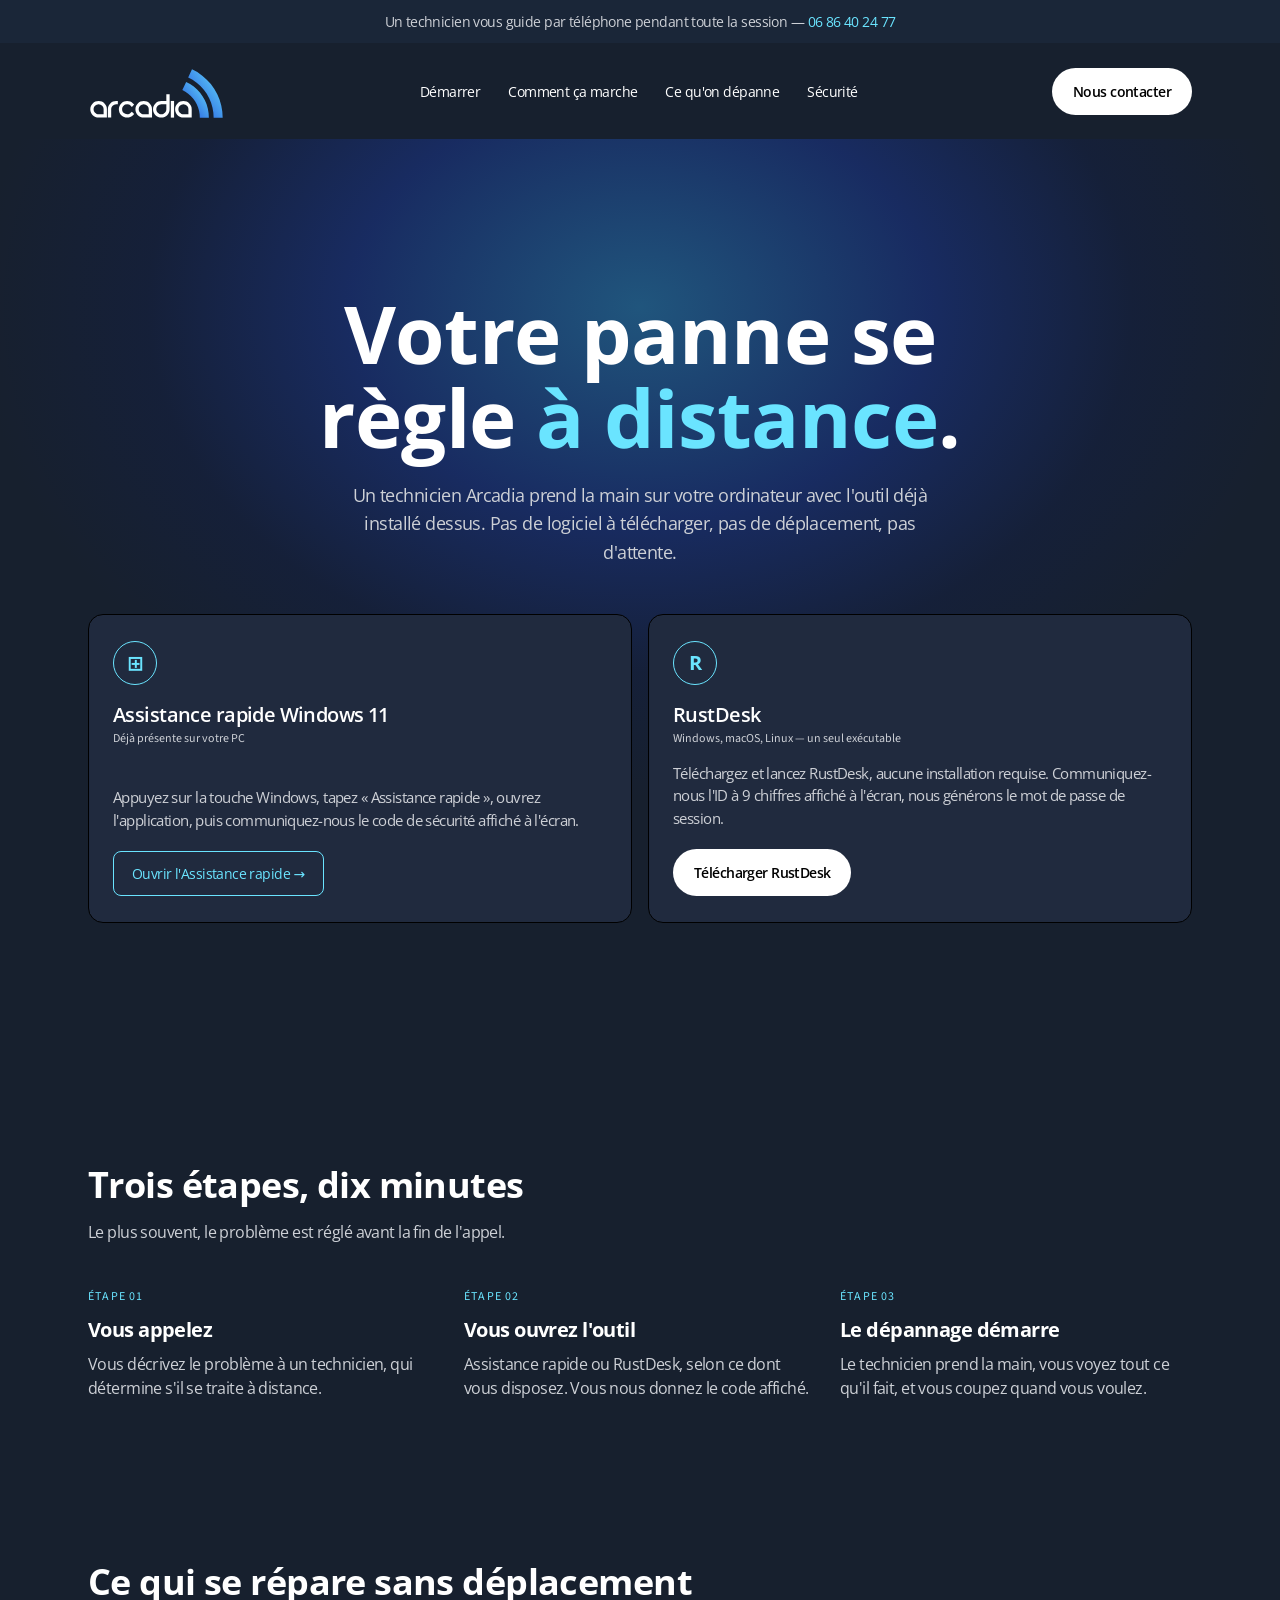
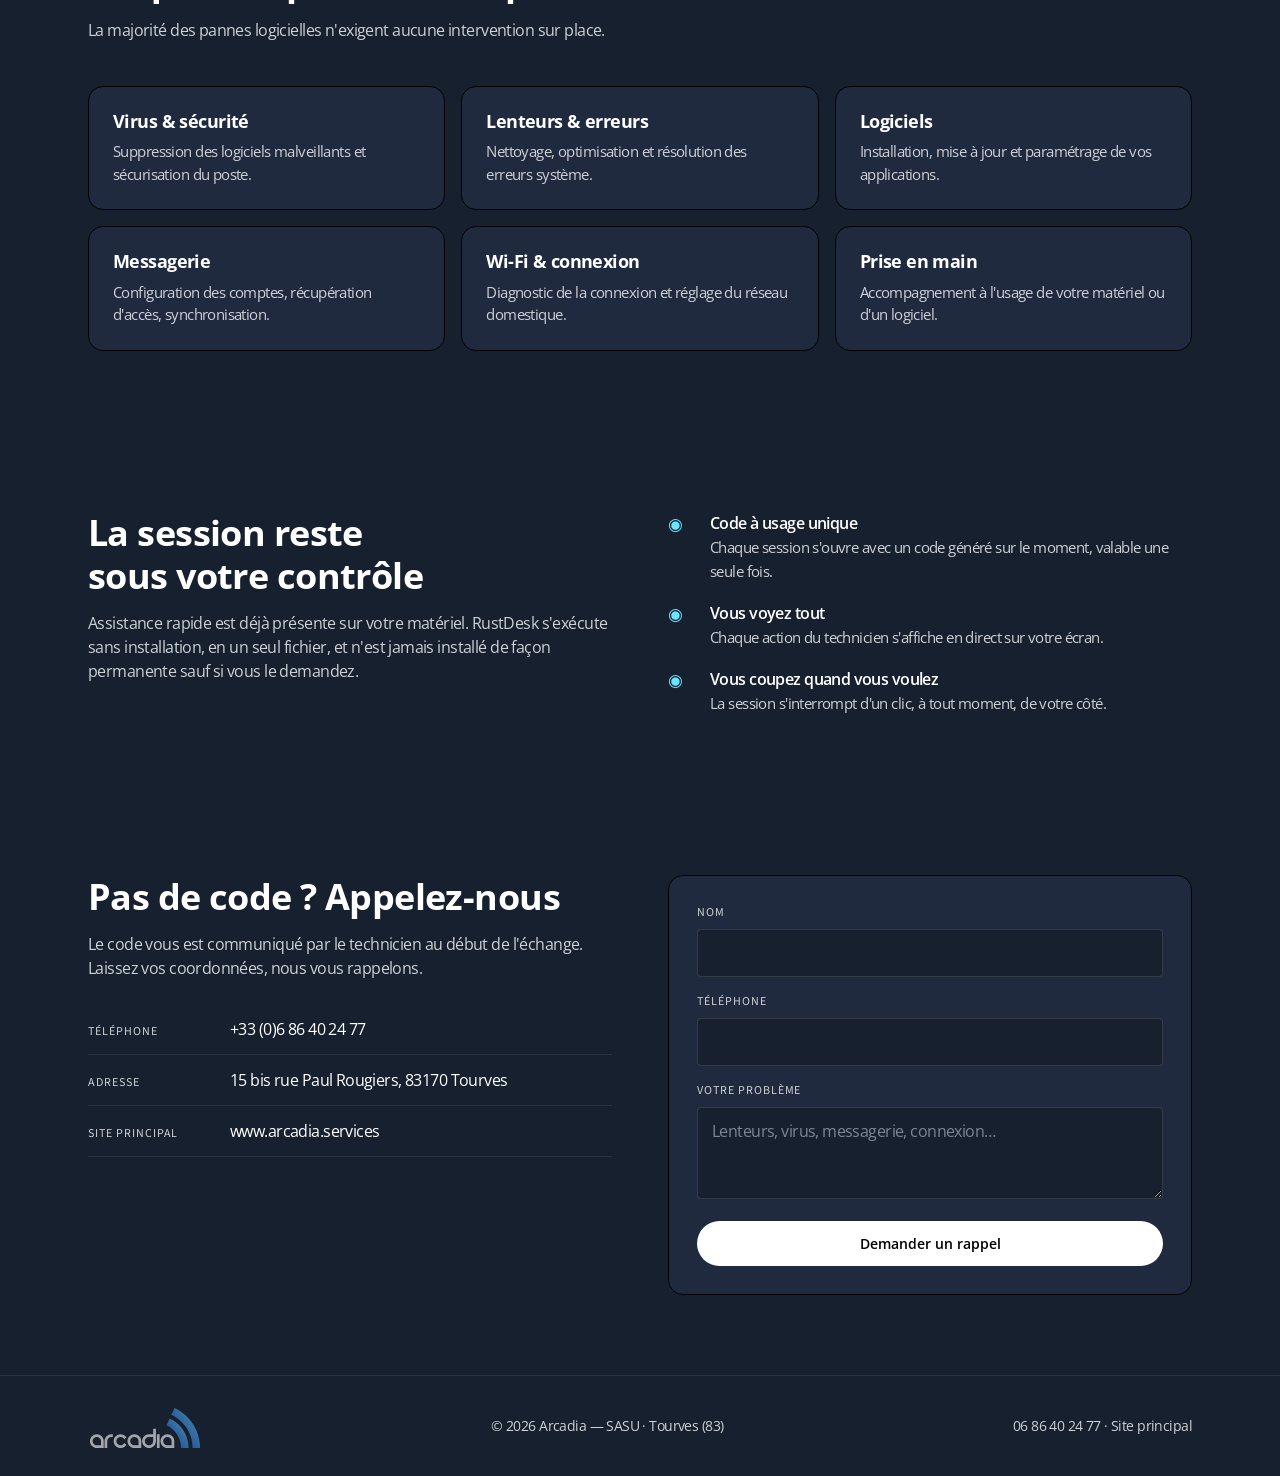
==== index.html @ 317d85dc "Add files via upload" ====
<!DOCTYPE html>
<html lang="fr">
<head>
<meta charset="UTF-8">
<meta name="viewport" content="width=device-width, initial-scale=1.0">
<title>Arcadia Info — Assistance à distance</title>
<meta name="description" content="Assistance informatique à distance Arcadia, via l'Assistance rapide de Windows 11 ou RustDesk.">
<link rel="icon" href="favicon.ico" sizes="any">
<link rel="preconnect" href="https://fonts.googleapis.com">
<link rel="preconnect" href="https://fonts.gstatic.com" crossorigin>
<link rel="stylesheet" href="https://fonts.googleapis.com/css2?family=Open+Sans:wght@400;600;700&family=Source+Sans+3:wght@400;600&display=swap">
<style>
:root{
  --abyss:#17202e;
  --tide:#202a3e;
  --cyan:#6ae4ff;
  --white:#ffffff;
  --fog:#cdd0d6;
  --hairline:#000000;
  --royal:#1b46d8;

  --font:"Open Sans",ui-sans-serif,system-ui,-apple-system,"Segoe UI",Roboto,sans-serif;
  --data:"Source Sans 3","Open Sans",system-ui,sans-serif;

  --max:1200px;
  --gutter:clamp(20px,4.5vw,48px);
  --gap-section:clamp(56px,8vw,80px);

  --r-card:15px;
  --r-link:8px;
  --r-pill:80px;
  --r-input:4px;
  --r-panel:24px;
}
*{box-sizing:border-box;margin:0;padding:0;}
html{scroll-behavior:smooth;}
body{
  background:var(--abyss);color:var(--white);
  font-family:var(--font);font-size:16px;line-height:1.5;letter-spacing:-.036em;
  -webkit-font-smoothing:antialiased;
}
img{max-width:100%;display:block;}
a{color:inherit;text-decoration:none;}
.wrap{max-width:var(--max);margin:0 auto;padding-inline:var(--gutter);}
h1,h2,h3,h4{font-weight:700;line-height:1.2;text-wrap:balance;}
.t-display{font-size:clamp(40px,6.6vw,80px);line-height:1.05;}
.t-head{font-size:clamp(26px,3.6vw,36px);}
.t-sub{font-size:22px;line-height:1.36;}
.muted{color:var(--fog);font-weight:400;}
.cyan{color:var(--cyan);}

.btn{display:inline-block;font-family:inherit;font-size:14px;font-weight:600;
  padding:12px 20px;border-radius:var(--r-pill);border:1px solid transparent;cursor:pointer;
  transition:background .18s,color .18s;}
.btn-solid{background:var(--white);color:#000;}
.btn-solid:hover{background:#dfe6ef;}
.ghost{display:inline-block;font-size:14px;font-weight:400;color:var(--cyan);
  border:1px solid var(--cyan);border-radius:var(--r-link);padding:11px 18px;transition:background .18s;}
.ghost:hover{background:rgba(106,228,255,.09);}

/* Barre supérieure */
.topbar{background:#1a2638;}
.topbar .wrap{padding-block:11px;text-align:center;}
.topbar p{font-size:14px;color:var(--fog);font-weight:400;}
.topbar a{color:var(--cyan);}
.topbar a:hover{text-decoration:underline;}

/* Navigation */
.nav .wrap{display:flex;align-items:center;justify-content:space-between;gap:20px;height:96px;}
/* Le mot occupe 40% de la hauteur du SVG : 58px de bloc ≈ 23px de lettres. */
.nav .logo{height:58px;width:auto;}
.nav .logo:hover{opacity:.85;transition:opacity .18s;}
.nav .links{display:flex;gap:28px;}
.nav .links a{font-size:14px;font-weight:400;}
.nav .links a:hover{color:var(--cyan);}
@media(max-width:900px){.nav .links{display:none;}}

/* Hero */
.hero{position:relative;overflow:hidden;}
.hero::before{
  content:"";position:absolute;left:50%;top:-420px;transform:translateX(-50%);
  width:1700px;height:1400px;max-width:230vw;pointer-events:none;
  background:radial-gradient(ellipse 50% 45% at 50% 42%, rgba(41,138,203,.5) 0%, rgba(27,70,216,.3) 34%, rgba(10,31,122,.14) 58%, rgba(23,32,46,0) 78%);
}
.hero .wrap{position:relative;padding-block:clamp(40px,6vw,72px) var(--gap-section);text-align:center;}
.hero h1{max-width:16ch;margin-inline:auto;}
.hero .lede{font-size:18px;line-height:1.57;color:var(--fog);font-weight:400;max-width:58ch;margin:22px auto 0;}

/* Choix de l'outil */
.tools{display:grid;grid-template-columns:1fr 1fr;gap:16px;margin-top:clamp(34px,4.5vw,48px);text-align:left;}
.tool{background:var(--tide);border:1px solid var(--hairline);border-radius:var(--r-card);padding:26px 24px;display:flex;flex-direction:column;}
.tool .mark{width:44px;height:44px;border-radius:50%;border:1px solid var(--cyan);color:var(--cyan);
  display:grid;place-items:center;font-size:20px;font-weight:700;margin-bottom:18px;}
.tool h3{font-size:20px;font-weight:600;}
.tool .cat{font-family:var(--data);font-size:12px;letter-spacing:0;color:var(--fog);margin-top:3px;}
.tool p{color:var(--fog);font-weight:400;font-size:15px;margin-top:14px;flex:1;}
.tool .act{margin-top:20px;}
@media(max-width:820px){.tools{grid-template-columns:1fr;}}

section{padding-block:var(--gap-section);}
.head{max-width:640px;margin-bottom:clamp(30px,4vw,44px);}
.head p{color:var(--fog);font-weight:400;margin-top:14px;}

/* Étapes */
.steps{display:grid;grid-template-columns:repeat(3,1fr);gap:24px;}
.step .n{font-family:var(--data);font-size:12px;letter-spacing:.1em;text-transform:uppercase;color:var(--cyan);}
.step h3{font-size:20px;font-weight:700;margin-block:12px 10px;}
.step p{color:var(--fog);font-weight:400;}
@media(max-width:860px){.steps{grid-template-columns:1fr;}}

/* Ce qu'on dépanne */
.tiles{display:grid;grid-template-columns:repeat(3,1fr);gap:16px;}
.tile{background:var(--tide);border:1px solid var(--hairline);border-radius:var(--r-card);padding:24px;}
.tile h3{font-size:18px;font-weight:700;}
.tile p{color:var(--fog);font-weight:400;font-size:15px;margin-top:8px;}
@media(max-width:900px){.tiles{grid-template-columns:1fr 1fr;}}
@media(max-width:620px){.tiles{grid-template-columns:1fr;}}

/* Sécurité */
.secu{display:grid;grid-template-columns:1fr 1fr;gap:clamp(28px,5vw,56px);align-items:start;}
.secu ul{list-style:none;display:flex;flex-direction:column;gap:18px;}
.secu li{display:grid;grid-template-columns:28px 1fr;gap:14px;}
.secu li .p{color:var(--cyan);font-size:17px;}
.secu li b{display:block;font-weight:600;}
.secu li span{color:var(--fog);font-weight:400;font-size:15px;}
@media(max-width:860px){.secu{grid-template-columns:1fr;}}

/* Contact */
.contact-grid{display:grid;grid-template-columns:1fr 1fr;gap:clamp(28px,5vw,56px);}
.facts{margin-top:24px;}
.fact{display:grid;grid-template-columns:128px 1fr;gap:14px;padding-block:13px;border-bottom:1px solid rgba(255,255,255,.08);align-items:baseline;}
.fact dt{font-family:var(--data);font-size:12px;letter-spacing:.08em;text-transform:uppercase;color:var(--fog);}
.fact dd a:hover{color:var(--cyan);}
form{background:var(--tide);border:1px solid var(--hairline);border-radius:var(--r-card);padding:clamp(20px,3vw,28px);}
.field{margin-bottom:16px;}
.field label{display:block;font-family:var(--data);font-size:12px;letter-spacing:.08em;text-transform:uppercase;color:var(--fog);margin-bottom:7px;}
.field input,.field textarea{width:100%;font-family:var(--font);font-size:16px;letter-spacing:-.036em;color:var(--white);
  background:var(--abyss);border:1px solid rgba(255,255,255,.12);border-radius:var(--r-input);padding:12px 14px;}
.field input::placeholder,.field textarea::placeholder{color:#7b8698;}
.field input:focus,.field textarea:focus{outline:1px solid var(--cyan);border-color:var(--cyan);}
.field textarea{min-height:92px;resize:vertical;}
@media(max-width:900px){.contact-grid{grid-template-columns:1fr;}}

footer{border-top:1px solid rgba(255,255,255,.08);}
footer .wrap{display:flex;align-items:center;justify-content:space-between;gap:18px;flex-wrap:wrap;padding-block:26px;}
footer .logo-pied{height:48px;width:auto;opacity:.6;}
footer span{font-size:14px;color:var(--fog);font-weight:400;}
footer a:hover{color:var(--cyan);}
@media(prefers-reduced-motion:reduce){*{transition:none!important;}}
</style>
</head>
<body>

<div class="topbar">
  <div class="wrap"><p>Un technicien vous guide par téléphone pendant toute la session — <a href="tel:+33686402477">06 86 40 24 77</a></p></div>
</div>

<header class="nav">
  <div class="wrap">
    <a href="#top" aria-label="Arcadia — accueil"><img class="logo" src="logo-arcadia.svg" alt="Arcadia"></a>
    <nav class="links">
      <a href="#demarrer">Démarrer</a>
      <a href="#etapes">Comment ça marche</a>
      <a href="#depannage">Ce qu'on dépanne</a>
      <a href="#securite">Sécurité</a>
    </nav>
    <a class="btn btn-solid" href="#contact">Nous contacter</a>
  </div>
</header>

<section class="hero" id="top">
  <div class="wrap">
    <h1 class="t-display">Votre panne se règle <span class="cyan">à distance</span>.</h1>
    <p class="lede">Un technicien Arcadia prend la main sur votre ordinateur avec l'outil déjà installé dessus. Pas de logiciel à télécharger, pas de déplacement, pas d'attente.</p>

    <div class="tools" id="demarrer">
      <article class="tool">
        <div class="mark">⊞</div>
        <h3>Assistance rapide Windows 11</h3>
        <p class="cat">Déjà présente sur votre PC</p>
        <p>Appuyez sur la touche Windows, tapez « Assistance rapide », ouvrez l'application, puis communiquez-nous le code de sécurité affiché à l'écran.</p>
        <div class="act"><a class="ghost" href="ms-quick-assist:">Ouvrir l'Assistance rapide →</a></div>
      </article>
      <article class="tool">
        <div class="mark">R</div>
        <h3>RustDesk</h3>
        <p class="cat">Windows, macOS, Linux — un seul exécutable</p>
        <p>Téléchargez et lancez RustDesk, aucune installation requise. Communiquez-nous l'ID à 9 chiffres affiché à l'écran, nous générons le mot de passe de session.</p>
        <div class="act"><a class="btn btn-solid" href="https://rustdesk.com/" target="_blank" rel="noopener">Télécharger RustDesk</a></div>
      </article>
    </div>
  </div>
</section>

<section id="etapes">
  <div class="wrap">
    <div class="head">
      <h2 class="t-head">Trois étapes, dix minutes</h2>
      <p>Le plus souvent, le problème est réglé avant la fin de l'appel.</p>
    </div>
    <div class="steps">
      <div class="step">
        <p class="n">Étape 01</p>
        <h3>Vous appelez</h3>
        <p>Vous décrivez le problème à un technicien, qui détermine s'il se traite à distance.</p>
      </div>
      <div class="step">
        <p class="n">Étape 02</p>
        <h3>Vous ouvrez l'outil</h3>
        <p>Assistance rapide ou RustDesk, selon ce dont vous disposez. Vous nous donnez le code affiché.</p>
      </div>
      <div class="step">
        <p class="n">Étape 03</p>
        <h3>Le dépannage démarre</h3>
        <p>Le technicien prend la main, vous voyez tout ce qu'il fait, et vous coupez quand vous voulez.</p>
      </div>
    </div>
  </div>
</section>

<section id="depannage">
  <div class="wrap">
    <div class="head">
      <h2 class="t-head">Ce qui se répare sans déplacement</h2>
      <p>La majorité des pannes logicielles n'exigent aucune intervention sur place.</p>
    </div>
    <div class="tiles">
      <div class="tile"><h3>Virus &amp; sécurité</h3><p>Suppression des logiciels malveillants et sécurisation du poste.</p></div>
      <div class="tile"><h3>Lenteurs &amp; erreurs</h3><p>Nettoyage, optimisation et résolution des erreurs système.</p></div>
      <div class="tile"><h3>Logiciels</h3><p>Installation, mise à jour et paramétrage de vos applications.</p></div>
      <div class="tile"><h3>Messagerie</h3><p>Configuration des comptes, récupération d'accès, synchronisation.</p></div>
      <div class="tile"><h3>Wi-Fi &amp; connexion</h3><p>Diagnostic de la connexion et réglage du réseau domestique.</p></div>
      <div class="tile"><h3>Prise en main</h3><p>Accompagnement à l'usage de votre matériel ou d'un logiciel.</p></div>
    </div>
  </div>
</section>

<section id="securite">
  <div class="wrap secu">
    <div>
      <h2 class="t-head">La session reste sous votre contrôle</h2>
      <p class="muted" style="margin-top:14px;">Assistance rapide est déjà présente sur votre matériel. RustDesk s'exécute sans installation, en un seul fichier, et n'est jamais installé de façon permanente sauf si vous le demandez.</p>
    </div>
    <ul>
      <li><span class="p">◉</span><div><b>Code à usage unique</b><span>Chaque session s'ouvre avec un code généré sur le moment, valable une seule fois.</span></div></li>
      <li><span class="p">◉</span><div><b>Vous voyez tout</b><span>Chaque action du technicien s'affiche en direct sur votre écran.</span></div></li>
      <li><span class="p">◉</span><div><b>Vous coupez quand vous voulez</b><span>La session s'interrompt d'un clic, à tout moment, de votre côté.</span></div></li>
    </ul>
  </div>
</section>

<section id="contact">
  <div class="wrap contact-grid">
    <div>
      <h2 class="t-head">Pas de code ? Appelez-nous</h2>
      <p class="muted" style="margin-top:14px;">Le code vous est communiqué par le technicien au début de l'échange. Laissez vos coordonnées, nous vous rappelons.</p>
      <dl class="facts">
        <div class="fact"><dt>Téléphone</dt><dd><a href="tel:+33686402477">+33 (0)6 86 40 24 77</a></dd></div>
        <div class="fact"><dt>Adresse</dt><dd>15 bis rue Paul Rougiers, 83170 Tourves</dd></div>
        <div class="fact"><dt>Site principal</dt><dd><a href="https://www.arcadia.services">www.arcadia.services</a></dd></div>
      </dl>
    </div>
    <form onsubmit="event.preventDefault(); this.querySelector('button').textContent='Demande enregistrée';">
      <div class="field"><label for="i-nom">Nom</label><input id="i-nom" type="text" required></div>
      <div class="field"><label for="i-tel">Téléphone</label><input id="i-tel" type="tel" required></div>
      <div class="field"><label for="i-msg">Votre problème</label><textarea id="i-msg" placeholder="Lenteurs, virus, messagerie, connexion…"></textarea></div>
      <button class="btn btn-solid" type="submit" style="width:100%;">Demander un rappel</button>
    </form>
  </div>
</section>

<footer>
  <div class="wrap">
    <img class="logo-pied" src="logo-arcadia.svg" alt="">
    <span>© 2026 Arcadia — SASU · Tourves (83)</span>
    <span><a href="tel:+33686402477">06 86 40 24 77</a> · <a href="https://www.arcadia.services">Site principal</a></span>
  </div>
</footer>

</body>
</html>
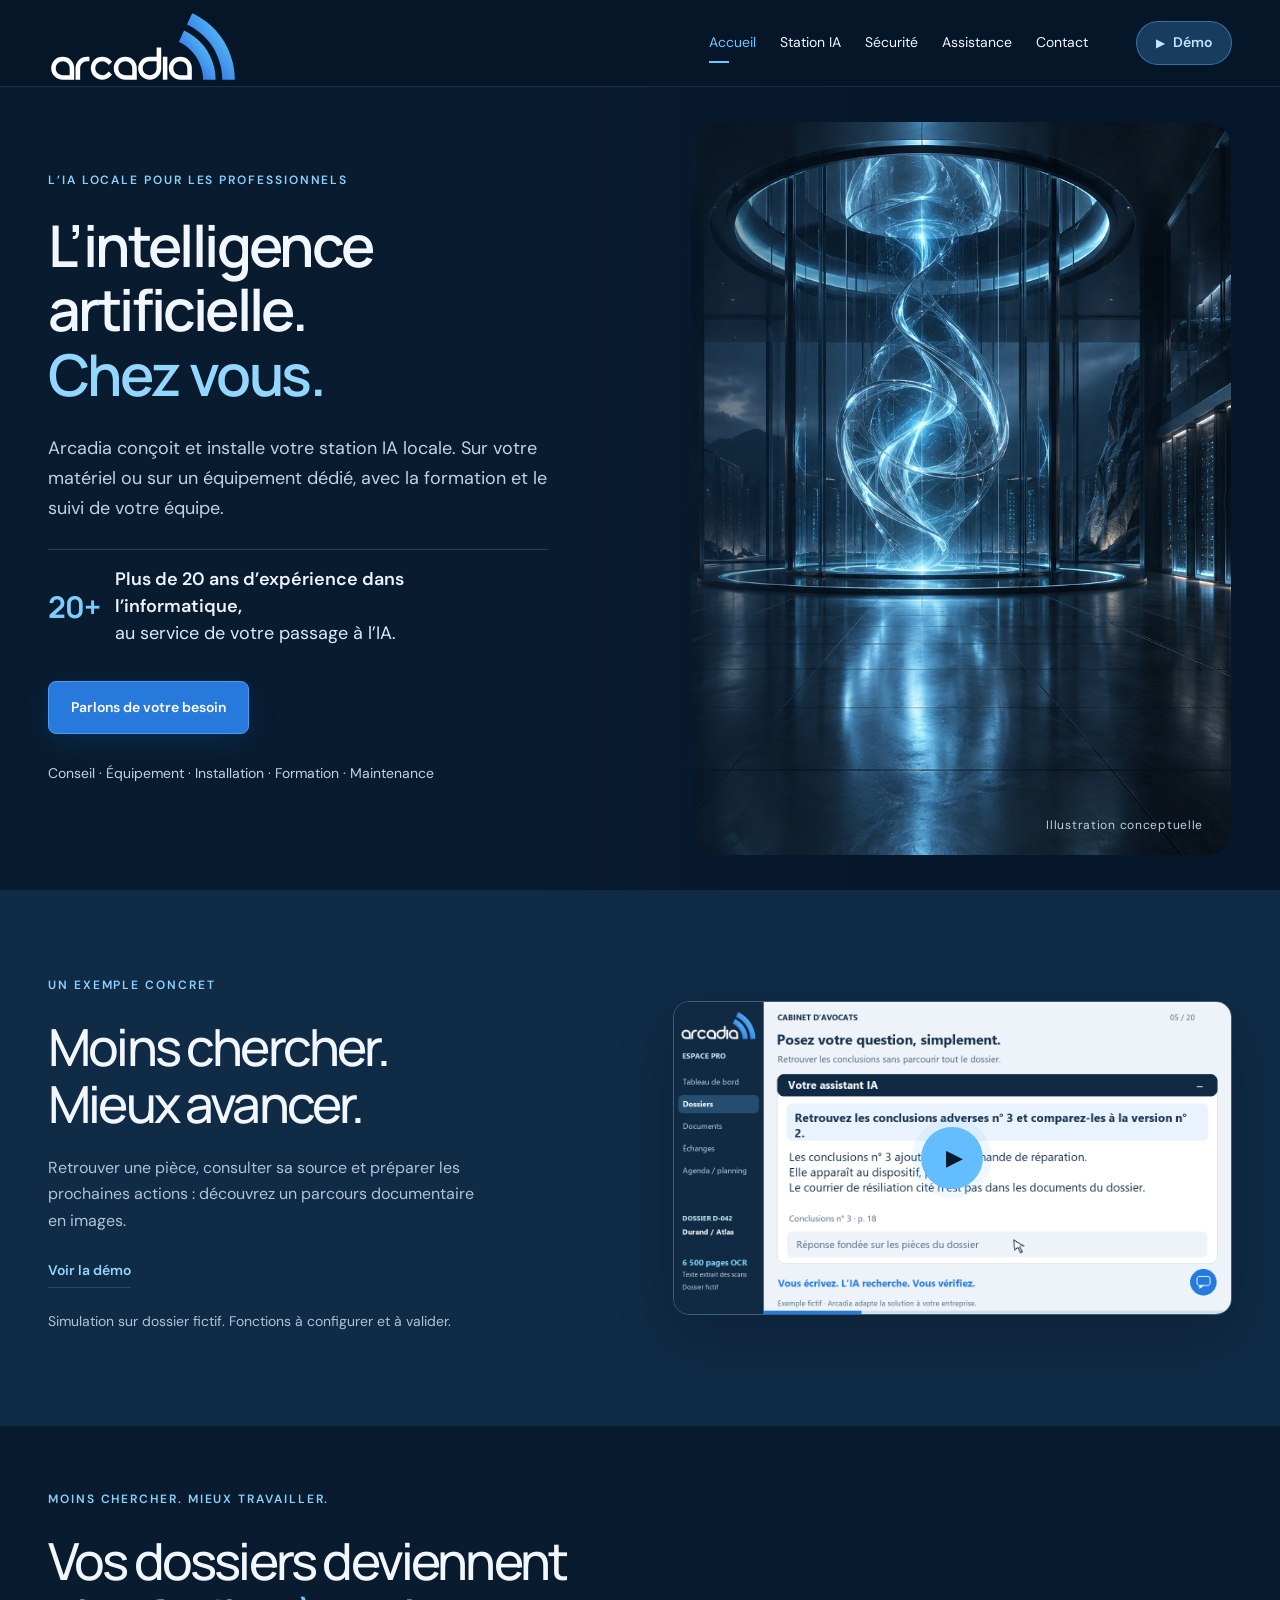
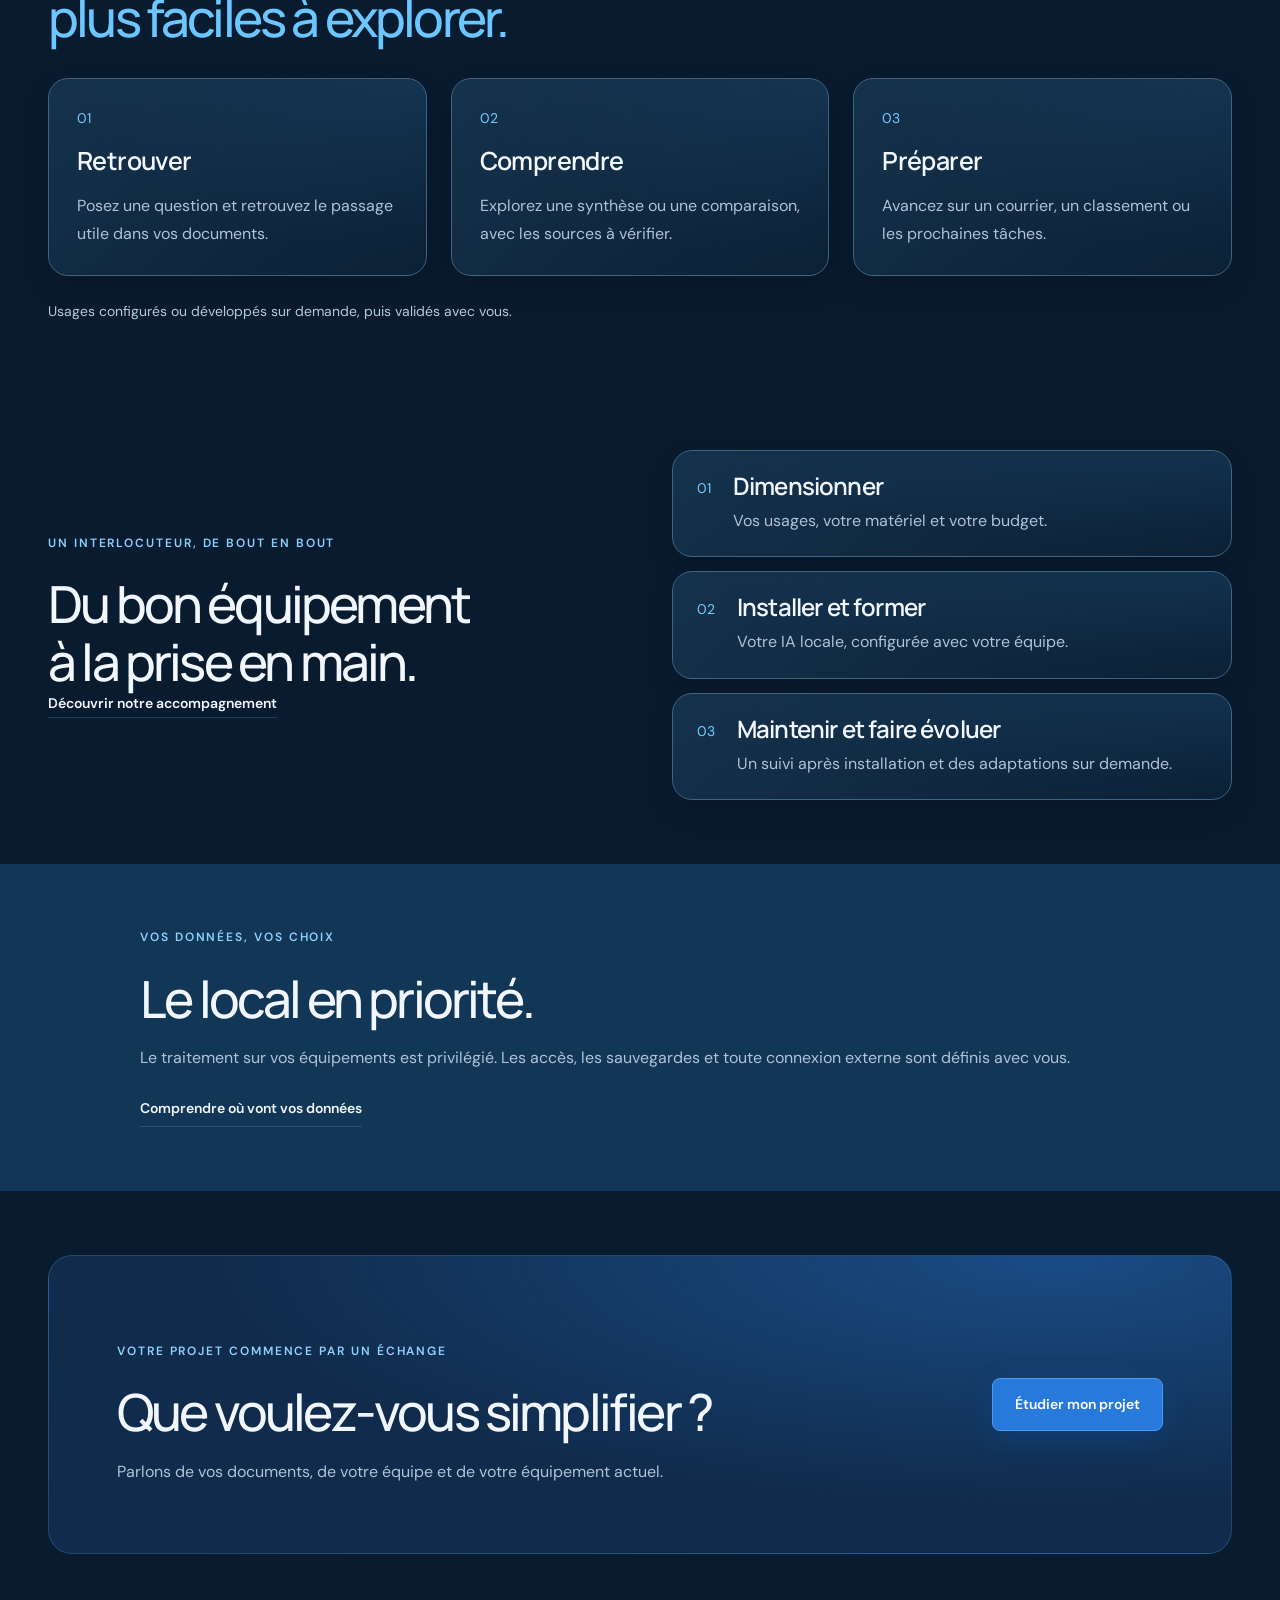
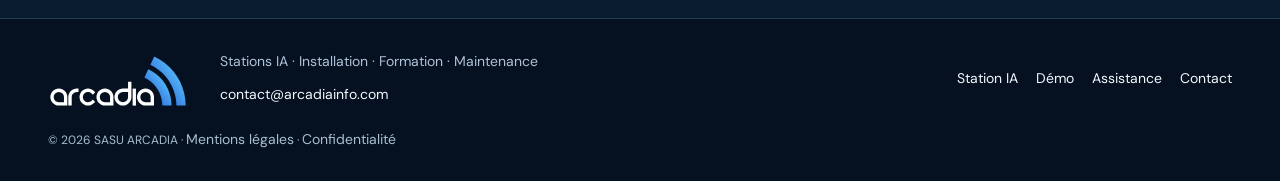
==== commit b48a6b89: "Préparer le site ArcadiaInfo et le formulaire OVH" ====
--- a/index.html
+++ b/index.html
@@ -1,281 +1,6 @@
-<!DOCTYPE html>
-<html lang="fr">
-<head>
-<meta charset="UTF-8">
-<meta name="viewport" content="width=device-width, initial-scale=1.0">
-<title>Arcadia Info — Assistance à distance</title>
-<meta name="description" content="Assistance informatique à distance Arcadia, via l'Assistance rapide de Windows 11 ou RustDesk.">
-<link rel="icon" href="favicon.ico" sizes="any">
-<link rel="preconnect" href="https://fonts.googleapis.com">
-<link rel="preconnect" href="https://fonts.gstatic.com" crossorigin>
-<link rel="stylesheet" href="https://fonts.googleapis.com/css2?family=Open+Sans:wght@400;600;700&family=Source+Sans+3:wght@400;600&display=swap">
-<style>
-:root{
-  --abyss:#17202e;
-  --tide:#202a3e;
-  --cyan:#6ae4ff;
-  --white:#ffffff;
-  --fog:#cdd0d6;
-  --hairline:#000000;
-  --royal:#1b46d8;
-
-  --font:"Open Sans",ui-sans-serif,system-ui,-apple-system,"Segoe UI",Roboto,sans-serif;
-  --data:"Source Sans 3","Open Sans",system-ui,sans-serif;
-
-  --max:1200px;
-  --gutter:clamp(20px,4.5vw,48px);
-  --gap-section:clamp(56px,8vw,80px);
-
-  --r-card:15px;
-  --r-link:8px;
-  --r-pill:80px;
-  --r-input:4px;
-  --r-panel:24px;
-}
-*{box-sizing:border-box;margin:0;padding:0;}
-html{scroll-behavior:smooth;}
-body{
-  background:var(--abyss);color:var(--white);
-  font-family:var(--font);font-size:16px;line-height:1.5;letter-spacing:-.036em;
-  -webkit-font-smoothing:antialiased;
-}
-img{max-width:100%;display:block;}
-a{color:inherit;text-decoration:none;}
-.wrap{max-width:var(--max);margin:0 auto;padding-inline:var(--gutter);}
-h1,h2,h3,h4{font-weight:700;line-height:1.2;text-wrap:balance;}
-.t-display{font-size:clamp(40px,6.6vw,80px);line-height:1.05;}
-.t-head{font-size:clamp(26px,3.6vw,36px);}
-.t-sub{font-size:22px;line-height:1.36;}
-.muted{color:var(--fog);font-weight:400;}
-.cyan{color:var(--cyan);}
-
-.btn{display:inline-block;font-family:inherit;font-size:14px;font-weight:600;
-  padding:12px 20px;border-radius:var(--r-pill);border:1px solid transparent;cursor:pointer;
-  transition:background .18s,color .18s;}
-.btn-solid{background:var(--white);color:#000;}
-.btn-solid:hover{background:#dfe6ef;}
-.ghost{display:inline-block;font-size:14px;font-weight:400;color:var(--cyan);
-  border:1px solid var(--cyan);border-radius:var(--r-link);padding:11px 18px;transition:background .18s;}
-.ghost:hover{background:rgba(106,228,255,.09);}
-
-/* Barre supérieure */
-.topbar{background:#1a2638;}
-.topbar .wrap{padding-block:11px;text-align:center;}
-.topbar p{font-size:14px;color:var(--fog);font-weight:400;}
-.topbar a{color:var(--cyan);}
-.topbar a:hover{text-decoration:underline;}
-
-/* Navigation */
-.nav .wrap{display:flex;align-items:center;justify-content:space-between;gap:20px;height:96px;}
-/* Le mot occupe 40% de la hauteur du SVG : 58px de bloc ≈ 23px de lettres. */
-.nav .logo{height:58px;width:auto;}
-.nav .logo:hover{opacity:.85;transition:opacity .18s;}
-.nav .links{display:flex;gap:28px;}
-.nav .links a{font-size:14px;font-weight:400;}
-.nav .links a:hover{color:var(--cyan);}
-@media(max-width:900px){.nav .links{display:none;}}
-
-/* Hero */
-.hero{position:relative;overflow:hidden;}
-.hero::before{
-  content:"";position:absolute;left:50%;top:-420px;transform:translateX(-50%);
-  width:1700px;height:1400px;max-width:230vw;pointer-events:none;
-  background:radial-gradient(ellipse 50% 45% at 50% 42%, rgba(41,138,203,.5) 0%, rgba(27,70,216,.3) 34%, rgba(10,31,122,.14) 58%, rgba(23,32,46,0) 78%);
-}
-.hero .wrap{position:relative;padding-block:clamp(40px,6vw,72px) var(--gap-section);text-align:center;}
-.hero h1{max-width:16ch;margin-inline:auto;}
-.hero .lede{font-size:18px;line-height:1.57;color:var(--fog);font-weight:400;max-width:58ch;margin:22px auto 0;}
-
-/* Choix de l'outil */
-.tools{display:grid;grid-template-columns:1fr 1fr;gap:16px;margin-top:clamp(34px,4.5vw,48px);text-align:left;}
-.tool{background:var(--tide);border:1px solid var(--hairline);border-radius:var(--r-card);padding:26px 24px;display:flex;flex-direction:column;}
-.tool .mark{width:44px;height:44px;border-radius:50%;border:1px solid var(--cyan);color:var(--cyan);
-  display:grid;place-items:center;font-size:20px;font-weight:700;margin-bottom:18px;}
-.tool h3{font-size:20px;font-weight:600;}
-.tool .cat{font-family:var(--data);font-size:12px;letter-spacing:0;color:var(--fog);margin-top:3px;}
-.tool p{color:var(--fog);font-weight:400;font-size:15px;margin-top:14px;flex:1;}
-.tool .act{margin-top:20px;}
-@media(max-width:820px){.tools{grid-template-columns:1fr;}}
-
-section{padding-block:var(--gap-section);}
-.head{max-width:640px;margin-bottom:clamp(30px,4vw,44px);}
-.head p{color:var(--fog);font-weight:400;margin-top:14px;}
-
-/* Étapes */
-.steps{display:grid;grid-template-columns:repeat(3,1fr);gap:24px;}
-.step .n{font-family:var(--data);font-size:12px;letter-spacing:.1em;text-transform:uppercase;color:var(--cyan);}
-.step h3{font-size:20px;font-weight:700;margin-block:12px 10px;}
-.step p{color:var(--fog);font-weight:400;}
-@media(max-width:860px){.steps{grid-template-columns:1fr;}}
-
-/* Ce qu'on dépanne */
-.tiles{display:grid;grid-template-columns:repeat(3,1fr);gap:16px;}
-.tile{background:var(--tide);border:1px solid var(--hairline);border-radius:var(--r-card);padding:24px;}
-.tile h3{font-size:18px;font-weight:700;}
-.tile p{color:var(--fog);font-weight:400;font-size:15px;margin-top:8px;}
-@media(max-width:900px){.tiles{grid-template-columns:1fr 1fr;}}
-@media(max-width:620px){.tiles{grid-template-columns:1fr;}}
-
-/* Sécurité */
-.secu{display:grid;grid-template-columns:1fr 1fr;gap:clamp(28px,5vw,56px);align-items:start;}
-.secu ul{list-style:none;display:flex;flex-direction:column;gap:18px;}
-.secu li{display:grid;grid-template-columns:28px 1fr;gap:14px;}
-.secu li .p{color:var(--cyan);font-size:17px;}
-.secu li b{display:block;font-weight:600;}
-.secu li span{color:var(--fog);font-weight:400;font-size:15px;}
-@media(max-width:860px){.secu{grid-template-columns:1fr;}}
-
-/* Contact */
-.contact-grid{display:grid;grid-template-columns:1fr 1fr;gap:clamp(28px,5vw,56px);}
-.facts{margin-top:24px;}
-.fact{display:grid;grid-template-columns:128px 1fr;gap:14px;padding-block:13px;border-bottom:1px solid rgba(255,255,255,.08);align-items:baseline;}
-.fact dt{font-family:var(--data);font-size:12px;letter-spacing:.08em;text-transform:uppercase;color:var(--fog);}
-.fact dd a:hover{color:var(--cyan);}
-form{background:var(--tide);border:1px solid var(--hairline);border-radius:var(--r-card);padding:clamp(20px,3vw,28px);}
-.field{margin-bottom:16px;}
-.field label{display:block;font-family:var(--data);font-size:12px;letter-spacing:.08em;text-transform:uppercase;color:var(--fog);margin-bottom:7px;}
-.field input,.field textarea{width:100%;font-family:var(--font);font-size:16px;letter-spacing:-.036em;color:var(--white);
-  background:var(--abyss);border:1px solid rgba(255,255,255,.12);border-radius:var(--r-input);padding:12px 14px;}
-.field input::placeholder,.field textarea::placeholder{color:#7b8698;}
-.field input:focus,.field textarea:focus{outline:1px solid var(--cyan);border-color:var(--cyan);}
-.field textarea{min-height:92px;resize:vertical;}
-@media(max-width:900px){.contact-grid{grid-template-columns:1fr;}}
-
-footer{border-top:1px solid rgba(255,255,255,.08);}
-footer .wrap{display:flex;align-items:center;justify-content:space-between;gap:18px;flex-wrap:wrap;padding-block:26px;}
-footer .logo-pied{height:48px;width:auto;opacity:.6;}
-footer span{font-size:14px;color:var(--fog);font-weight:400;}
-footer a:hover{color:var(--cyan);}
-@media(prefers-reduced-motion:reduce){*{transition:none!important;}}
-</style>
-</head>
-<body>
-
-<div class="topbar">
-  <div class="wrap"><p>Un technicien vous guide par téléphone pendant toute la session — <a href="tel:+33686402477">06 86 40 24 77</a></p></div>
-</div>
-
-<header class="nav">
-  <div class="wrap">
-    <a href="#top" aria-label="Arcadia — accueil"><img class="logo" src="logo-arcadia.svg" alt="Arcadia"></a>
-    <nav class="links">
-      <a href="#demarrer">Démarrer</a>
-      <a href="#etapes">Comment ça marche</a>
-      <a href="#depannage">Ce qu'on dépanne</a>
-      <a href="#securite">Sécurité</a>
-    </nav>
-    <a class="btn btn-solid" href="#contact">Nous contacter</a>
-  </div>
-</header>
-
-<section class="hero" id="top">
-  <div class="wrap">
-    <h1 class="t-display">Votre panne se règle <span class="cyan">à distance</span>.</h1>
-    <p class="lede">Un technicien Arcadia prend la main sur votre ordinateur avec l'outil déjà installé dessus. Pas de logiciel à télécharger, pas de déplacement, pas d'attente.</p>
-
-    <div class="tools" id="demarrer">
-      <article class="tool">
-        <div class="mark">⊞</div>
-        <h3>Assistance rapide Windows 11</h3>
-        <p class="cat">Déjà présente sur votre PC</p>
-        <p>Appuyez sur la touche Windows, tapez « Assistance rapide », ouvrez l'application, puis communiquez-nous le code de sécurité affiché à l'écran.</p>
-        <div class="act"><a class="ghost" href="ms-quick-assist:">Ouvrir l'Assistance rapide →</a></div>
-      </article>
-      <article class="tool">
-        <div class="mark">R</div>
-        <h3>RustDesk</h3>
-        <p class="cat">Windows, macOS, Linux — un seul exécutable</p>
-        <p>Téléchargez et lancez RustDesk, aucune installation requise. Communiquez-nous l'ID à 9 chiffres affiché à l'écran, nous générons le mot de passe de session.</p>
-        <div class="act"><a class="btn btn-solid" href="https://rustdesk.com/" target="_blank" rel="noopener">Télécharger RustDesk</a></div>
-      </article>
-    </div>
-  </div>
-</section>
-
-<section id="etapes">
-  <div class="wrap">
-    <div class="head">
-      <h2 class="t-head">Trois étapes, dix minutes</h2>
-      <p>Le plus souvent, le problème est réglé avant la fin de l'appel.</p>
-    </div>
-    <div class="steps">
-      <div class="step">
-        <p class="n">Étape 01</p>
-        <h3>Vous appelez</h3>
-        <p>Vous décrivez le problème à un technicien, qui détermine s'il se traite à distance.</p>
-      </div>
-      <div class="step">
-        <p class="n">Étape 02</p>
-        <h3>Vous ouvrez l'outil</h3>
-        <p>Assistance rapide ou RustDesk, selon ce dont vous disposez. Vous nous donnez le code affiché.</p>
-      </div>
-      <div class="step">
-        <p class="n">Étape 03</p>
-        <h3>Le dépannage démarre</h3>
-        <p>Le technicien prend la main, vous voyez tout ce qu'il fait, et vous coupez quand vous voulez.</p>
-      </div>
-    </div>
-  </div>
-</section>
-
-<section id="depannage">
-  <div class="wrap">
-    <div class="head">
-      <h2 class="t-head">Ce qui se répare sans déplacement</h2>
-      <p>La majorité des pannes logicielles n'exigent aucune intervention sur place.</p>
-    </div>
-    <div class="tiles">
-      <div class="tile"><h3>Virus &amp; sécurité</h3><p>Suppression des logiciels malveillants et sécurisation du poste.</p></div>
-      <div class="tile"><h3>Lenteurs &amp; erreurs</h3><p>Nettoyage, optimisation et résolution des erreurs système.</p></div>
-      <div class="tile"><h3>Logiciels</h3><p>Installation, mise à jour et paramétrage de vos applications.</p></div>
-      <div class="tile"><h3>Messagerie</h3><p>Configuration des comptes, récupération d'accès, synchronisation.</p></div>
-      <div class="tile"><h3>Wi-Fi &amp; connexion</h3><p>Diagnostic de la connexion et réglage du réseau domestique.</p></div>
-      <div class="tile"><h3>Prise en main</h3><p>Accompagnement à l'usage de votre matériel ou d'un logiciel.</p></div>
-    </div>
-  </div>
-</section>
-
-<section id="securite">
-  <div class="wrap secu">
-    <div>
-      <h2 class="t-head">La session reste sous votre contrôle</h2>
-      <p class="muted" style="margin-top:14px;">Assistance rapide est déjà présente sur votre matériel. RustDesk s'exécute sans installation, en un seul fichier, et n'est jamais installé de façon permanente sauf si vous le demandez.</p>
-    </div>
-    <ul>
-      <li><span class="p">◉</span><div><b>Code à usage unique</b><span>Chaque session s'ouvre avec un code généré sur le moment, valable une seule fois.</span></div></li>
-      <li><span class="p">◉</span><div><b>Vous voyez tout</b><span>Chaque action du technicien s'affiche en direct sur votre écran.</span></div></li>
-      <li><span class="p">◉</span><div><b>Vous coupez quand vous voulez</b><span>La session s'interrompt d'un clic, à tout moment, de votre côté.</span></div></li>
-    </ul>
-  </div>
-</section>
-
-<section id="contact">
-  <div class="wrap contact-grid">
-    <div>
-      <h2 class="t-head">Pas de code ? Appelez-nous</h2>
-      <p class="muted" style="margin-top:14px;">Le code vous est communiqué par le technicien au début de l'échange. Laissez vos coordonnées, nous vous rappelons.</p>
-      <dl class="facts">
-        <div class="fact"><dt>Téléphone</dt><dd><a href="tel:+33686402477">+33 (0)6 86 40 24 77</a></dd></div>
-        <div class="fact"><dt>Adresse</dt><dd>15 bis rue Paul Rougiers, 83170 Tourves</dd></div>
-        <div class="fact"><dt>Site principal</dt><dd><a href="https://www.arcadia.services">www.arcadia.services</a></dd></div>
-      </dl>
-    </div>
-    <form onsubmit="event.preventDefault(); this.querySelector('button').textContent='Demande enregistrée';">
-      <div class="field"><label for="i-nom">Nom</label><input id="i-nom" type="text" required></div>
-      <div class="field"><label for="i-tel">Téléphone</label><input id="i-tel" type="tel" required></div>
-      <div class="field"><label for="i-msg">Votre problème</label><textarea id="i-msg" placeholder="Lenteurs, virus, messagerie, connexion…"></textarea></div>
-      <button class="btn btn-solid" type="submit" style="width:100%;">Demander un rappel</button>
-    </form>
-  </div>
-</section>
-
-<footer>
-  <div class="wrap">
-    <img class="logo-pied" src="logo-arcadia.svg" alt="">
-    <span>© 2026 Arcadia — SASU · Tourves (83)</span>
-    <span><a href="tel:+33686402477">06 86 40 24 77</a> · <a href="https://www.arcadia.services">Site principal</a></span>
-  </div>
-</footer>
-
-</body>
-</html>
+<!doctype html><html lang="fr"><head><meta charset="utf-8"><meta name="viewport" content="width=device-width,initial-scale=1"><title>Station IA locale pour votre entreprise — Arcadia</title><meta name="description" content="Arcadia conseille, équipe et installe votre station IA locale. Ordinateurs, serveurs, formation et maintenance pour votre entreprise."><meta name="theme-color" content="#071629"><link rel="icon" href="favicon-arcadia.ico"><link rel="stylesheet" href="design.css"><link rel="stylesheet" href="navy.css"><script src="design.js" defer></script><link rel="stylesheet" href="refinement.css"><style>.premium-hero .hero-copy .experience-proof{display:flex;align-items:center;gap:15px;margin:26px 0 0;padding:16px 0 0;border-top:1px solid #82ceff35;max-width:500px;color:#d8eaff;font-size:15px;line-height:1.5;letter-spacing:0}.experience-proof strong{flex:none;font-family:Manrope,sans-serif;font-size:30px;line-height:1;color:#7dceff;letter-spacing:-1px}.experience-proof span{max-width:360px}.experience-proof b{color:#edf4ff;font-weight:600}</style></head><body class="info"><a class="skip" href="#contenu">Aller au contenu</a><div class="scroll-progress"></div><header class="header"><div class="wrap nav"><a class="brand" href="index.html" aria-label="Arcadia — accueil"><img class="brand-logo" src="logo-arcadia.svg" width="1339" height="565" alt="Arcadia" fetchpriority="high"></a><nav class="navlinks" id="navigation" aria-label="Navigation principale"><a href="index.html" aria-current="page">Accueil</a><a href="intelligence-artificielle.html">Station IA</a><a href="securite.html">Sécurité</a><a href="assistance.html">Assistance</a><a href="contact.html">Contact</a></nav><a class="demo-access" href="demonstration.html"><span aria-hidden="true">▶</span> Démo</a><button class="menu" aria-controls="navigation" aria-expanded="false">Menu</button></div></header><main id="contenu"><section class="premium-hero clear-hero"><picture><img src="assets/infrastructure-bleue.jpg" alt="Illustration conceptuelle d’une infrastructure informatique bleue" width="1536" height="1024" fetchpriority="high"></picture><div class="wrap"><div class="hero-copy"><p class="eyebrow">L’IA locale pour les professionnels</p><h1>L’intelligence artificielle.<br><span class="accent">Chez vous.</span></h1><p>Arcadia conçoit et installe votre station IA locale. Sur votre matériel ou sur un équipement dédié, avec la formation et le suivi de votre équipe.</p><p class="experience-proof"><strong>20+</strong><span><b>Plus de 20 ans d’expérience dans l’informatique,</b><br>au service de votre passage à l’IA.</span></p><div class="actions"><a class="btn" href="contact.html">Parlons de votre besoin</a></div><p class="hero-detail">Conseil · Équipement · Installation · Formation · Maintenance</p></div></div><span class="hero-footnote">Illustration conceptuelle</span></section>
+<section class="section home-demo"><div class="wrap split"><div><p class="eyebrow">Un exemple concret</p><h2>Moins chercher.<br>Mieux avancer.</h2><p>Retrouver une pièce, consulter sa source et préparer les prochaines actions : découvrez un parcours documentaire en images.</p><a class="textlink" href="demonstration.html">Voir la démo</a><p class="scope-note">Simulation sur dossier fictif. Fonctions à configurer et à valider.</p></div><a class="home-demo-preview" href="demonstration.html" aria-label="Voir la démo"><img src="assets/demo-clarte-v9/avocats.png" alt="Aperçu de la recherche documentaire illustrée dans la démo" width="1280" height="720" loading="lazy"><span class="preview-play" aria-hidden="true">▶</span></a></div></section>
+<section class="section compact-usages"><div class="wrap"><div class="editorial-heading"><p class="eyebrow">Moins chercher. Mieux travailler.</p><h2>Vos dossiers deviennent<br><span class="accent">plus faciles à explorer.</span></h2></div><div class="editorial-three"><article><span class="section-index">01</span><h3>Retrouver</h3><p>Posez une question et retrouvez le passage utile dans vos documents.</p></article><article><span class="section-index">02</span><h3>Comprendre</h3><p>Explorez une synthèse ou une comparaison, avec les sources à vérifier.</p></article><article><span class="section-index">03</span><h3>Préparer</h3><p>Avancez sur un courrier, un classement ou les prochaines tâches.</p></article></div><p class="fine-note">Usages configurés ou développés sur demande, puis validés avec vous.</p></div></section>
+<section class="section"><div class="wrap delivery-strip"><div><p class="eyebrow">Un interlocuteur, de bout en bout</p><h2>Du bon équipement<br>à la prise en main.</h2><a class="textlink" href="intelligence-artificielle.html">Découvrir notre accompagnement</a></div><ol class="delivery-list"><li><span>01</span><div><h3>Dimensionner</h3><p>Vos usages, votre matériel et votre budget.</p></div></li><li><span>02</span><div><h3>Installer et former</h3><p>Votre IA locale, configurée avec votre équipe.</p></div></li><li><span>03</span><div><h3>Maintenir et faire évoluer</h3><p>Un suivi après installation et des adaptations sur demande.</p></div></li></ol></div></section>
+<section class="section local-promise"><div class="wrap"><p class="eyebrow">Vos données, vos choix</p><h2>Le local en priorité.</h2><p>Le traitement sur vos équipements est privilégié. Les accès, les sauvegardes et toute connexion externe sont définis avec vous.</p><a class="textlink" href="securite.html">Comprendre où vont vos données</a></div></section>
+<section class="section"><div class="wrap cta"><div><p class="eyebrow">Votre projet commence par un échange</p><h2>Que voulez-vous simplifier ?</h2><p>Parlons de vos documents, de votre équipe et de votre équipement actuel.</p></div><a class="btn" href="contact.html">Étudier mon projet</a></div></section></main><footer class="footer concise-footer"><div class="wrap concise-footer-inner"><a href="index.html" aria-label="Arcadia — accueil"><img class="brand-logo" src="logo-arcadia.svg" width="1339" height="565" alt="Arcadia" loading="lazy"></a><div><p>Stations IA · Installation · Formation · Maintenance</p><a href="mailto:contact@arcadiainfo.com">contact@arcadiainfo.com</a></div><nav aria-label="Liens de pied de page"><a href="intelligence-artificielle.html">Station IA</a><a href="demonstration.html">Démo</a><a href="assistance.html">Assistance</a><a href="contact.html">Contact</a></nav><small>© 2026 SASU ARCADIA · <a href="mentions-legales.html">Mentions légales</a> · <a href="confidentialite.html">Confidentialité</a></small></div></footer></body></html>
--- a/design.css
+++ b/design.css
@@ -0,0 +1,9 @@
+
+@import url('https://fonts.googleapis.com/css2?family=DM+Sans:wght@400;500;600;700&family=Manrope:wght@400;500;600;700;800&display=swap');
+:root{--bg:#f8f9fa;--surface:#fff;--ink:#141c23;--muted:#596571;--line:#dbe0e4;--accent:#c14c26;--soft:#eef0f2;--max:1360px}*{box-sizing:border-box}html{scroll-behavior:smooth;scroll-padding-top:100px}body{margin:0;background:var(--bg);color:var(--ink);font:16px/1.65 'DM Sans',sans-serif;-webkit-font-smoothing:antialiased}body.info{--bg:#07111e;--surface:#0d1b2c;--ink:#edf4ff;--muted:#a4b6cb;--line:#26364a;--accent:#81ddff;--soft:#101f31}a{color:inherit;text-decoration:none}button,input,select,textarea{font:inherit}button,a,input,textarea,select{-webkit-tap-highlight-color:transparent}button{cursor:pointer}img{display:block;max-width:100%}h1,h2,h3,p{margin:0}h1,h2,h3{font-family:'Manrope',sans-serif;line-height:1.12;letter-spacing:-.055em}h1{font-size:clamp(42px,5.6vw,82px);font-weight:600}h2{font-size:clamp(32px,4vw,56px);font-weight:500}h3{font-size:26px;font-weight:600;letter-spacing:-.035em}p+p{margin-top:16px}p{color:var(--muted)}button:focus-visible,a:focus-visible,input:focus-visible,textarea:focus-visible,select:focus-visible{outline:3px solid var(--accent);outline-offset:5px}.wrap{width:min(calc(100% - 96px),var(--max));margin:auto}.skip{position:fixed;left:20px;top:-100px;background:var(--ink);color:var(--bg);padding:12px;z-index:99}.skip:focus{top:10px}.eyebrow{font-size:13px;font-weight:600;letter-spacing:.16em;text-transform:uppercase;color:var(--accent);margin-bottom:22px}.header{position:sticky;top:0;z-index:20;background:color-mix(in srgb,var(--bg) 94%,transparent);backdrop-filter:blur(18px);border-bottom:1px solid var(--line)}.nav{height:88px;display:flex;align-items:center;gap:28px;justify-content:space-between}.brand{display:flex;align-items:center;gap:12px;flex-shrink:0}.brand-mark{font-family:Manrope,sans-serif;font-size:35px;line-height:1;font-weight:800;letter-spacing:-.12em;color:var(--accent);border-right:1px solid var(--line);padding-right:17px}.brand strong{display:block;font-size:20px;letter-spacing:.13em;line-height:1.2}.brand small{font-size:11px;letter-spacing:.24em;text-transform:uppercase;color:var(--muted)}.navlinks{display:flex;align-items:center;gap:26px}.navlinks a{font-size:14px;position:relative;padding:10px 0}.navlinks a:hover,.navlinks a[aria-current=page]{color:var(--accent)}.navlinks a[aria-current=page]:after{content:'';position:absolute;bottom:2px;left:0;width:20px;height:2px;background:var(--accent)}.btn{display:inline-flex;align-items:center;justify-content:center;gap:24px;padding:14px 22px;min-height:50px;background:var(--ink);color:var(--bg);border:1px solid var(--ink);font-weight:600;font-size:14px;transition:transform .2s,background .2s}.btn:hover{transform:translateY(-3px);background:var(--accent);border-color:var(--accent);color:var(--surface)}.info .btn:hover{color:#07111e}.btn.outline{background:transparent;color:var(--ink);border-color:var(--line)}.btn.outline:hover{border-color:var(--accent);color:var(--accent)}.info .btn{background:var(--accent);color:#07111e;border-color:var(--accent)}.info .btn.outline{background:transparent;color:var(--ink);border-color:var(--line)}.menu{display:none;background:transparent;border:1px solid var(--line);color:var(--ink);padding:9px 14px;min-height:44px}.actions{display:flex;gap:14px;flex-wrap:wrap;margin-top:30px}.hero{padding:60px 0 0}.hero-heading{display:grid;grid-template-columns:1.4fr 1fr;gap:80px;align-items:end;margin-bottom:38px}.hero-heading h1{max-width:860px}.hero-heading .intro{max-width:440px;font-size:17px;padding-bottom:6px}.serif{font-family:Georgia,serif;font-weight:400;font-style:italic;letter-spacing:-.055em}.accent{color:var(--accent)}.cinema{position:relative;height:clamp(400px,40vw,580px);background:#d3d7d9;overflow:hidden}.cinema>img{width:100%;height:100%;object-fit:cover;object-position:center 61%;transition:transform 1.2s,object-position 1.2s}.cinema[data-frame='1']>img{transform:scale(1.22);object-position:80% 40%}.cinema[data-frame='2']>img{transform:scale(1.15);object-position:50% 90%}.cinema:after{content:'';position:absolute;inset:45% 0 0;background:linear-gradient(transparent,#0b1413c9);pointer-events:none}.slide-caption{position:absolute;z-index:1;bottom:42px;left:40px;color:white;max-width:540px}.slide-caption p{color:#e1e7e5;font-size:15px;max-width:390px;margin-top:12px}.slide-caption h2{font-size:38px;letter-spacing:-.04em}.slide-caption .eyebrow{color:#ffe0cf;margin-bottom:12px}.slide-caption a{display:inline-block;margin-top:18px;border-bottom:1px solid #ffffff90;font-size:14px;padding-bottom:5px}.carousel-controls{display:flex;align-items:center;gap:10px}.cinema .carousel-controls{position:absolute;z-index:2;right:34px;bottom:38px}.round{width:44px;height:44px;display:grid;place-items:center;border:1px solid var(--line);background:transparent;color:var(--ink);font-size:18px}.cinema .round{color:#fff;border-color:#ffffff70;background:#06101c40}.counter{font-size:13px;letter-spacing:.16em;padding:0 10px}.cinema .counter{color:white}.caption{display:flex;justify-content:space-between;gap:20px;font-size:12px;color:var(--muted);padding:14px 0;border-bottom:1px solid var(--line)}.section{padding:100px 0}.section-head{display:flex;justify-content:space-between;align-items:end;gap:32px;margin-bottom:44px}.section-head p{max-width:360px;font-size:16px}.section-head h2{max-width:750px}.textlink{font-size:14px;font-weight:600;border-bottom:1px solid var(--line);padding-bottom:5px;white-space:nowrap}.textlink:hover{color:var(--accent)}.cards{display:grid;grid-template-columns:repeat(3,1fr);gap:24px}.card{border:1px solid var(--line);background:var(--surface);position:relative;transition:transform .25s,border-color .25s;display:flex;flex-direction:column}.card:hover{transform:translateY(-5px);border-color:var(--accent)}.card-visual{height:280px;overflow:hidden;background:var(--soft)}.card-visual img{width:100%;height:100%;object-fit:cover;transition:transform .7s}.card:hover img{transform:scale(1.06)}.card-visual.humanoid img{object-position:100% center;width:200%;max-width:none}.card-visual.domestic img{object-position:65% 80%;transform:scale(1.7);transform-origin:60% 85%}.card-visual.service img{transform:scale(1.7);transform-origin:62% 55%}.card-body{padding:30px;display:flex;flex-direction:column;flex:1}.card .num{font-size:13px;color:var(--accent);letter-spacing:.12em;margin-bottom:25px}.card p{margin-top:16px;font-size:16px}.card .textlink{margin-top:26px;align-self:start}.card h3{font-size:27px}.split{display:grid;grid-template-columns:1fr 1fr;gap:80px;align-items:center}.split .copy>p{margin-top:25px}.split .copy .eyebrow{margin-top:0}.split-media{height:560px;overflow:hidden;position:relative}.split-media img{height:100%;width:100%;object-fit:cover;object-position:85% center}.media-label{position:absolute;bottom:24px;left:24px;background:#ffffffed;color:#182027;padding:14px 20px;font-size:13px}.dark-band{background:#12201f;color:#f4f7f5}.dark-band p{color:#bbcbc6}.dark-band .eyebrow{color:#eaae89}.dark-band .btn{background:#f4f7f5;color:#12201f}.dark-band .line-list{border-color:#ffffff30}.line-list{margin:30px 0 0;padding:0;list-style:none;border-top:1px solid var(--line)}.line-list li{padding:20px 0;border-bottom:1px solid var(--line);display:flex;justify-content:space-between;gap:20px}.line-list span{color:var(--muted);font-size:14px}.steps{display:grid;grid-template-columns:repeat(3,1fr);gap:40px}.step{border-top:1px solid var(--line);padding-top:25px}.step .number{font-size:14px;color:var(--accent);margin-bottom:30px}.step p{margin-top:17px}.cta{padding:68px;background:var(--soft);display:flex;gap:44px;justify-content:space-between;align-items:center}.cta h2{max-width:700px}.cta p{margin-top:18px}.cta .btn{flex-shrink:0}.footer{padding:60px 0 25px;border-top:1px solid var(--line)}.footer-top{display:flex;justify-content:space-between;gap:36px;padding-bottom:45px}.footer-top>div>p{max-width:400px;margin-top:20px;font-size:14px}.footer-links{display:flex;gap:60px}.footer-links div{display:flex;flex-direction:column;gap:10px;font-size:14px}.footer-links b{margin-bottom:8px}.footer-bottom{border-top:1px solid var(--line);padding-top:24px;display:flex;justify-content:space-between;font-size:12px;color:var(--muted);gap:24px}.info-hero{position:relative;min-height:700px;display:flex;align-items:center;isolation:isolate;overflow:hidden;border-bottom:1px solid var(--line)}.info-hero>img{position:absolute;z-index:-2;inset:0;width:100%;height:100%;object-fit:cover;object-position:82% center}.info-hero:after{content:'';z-index:-1;position:absolute;inset:0;background:linear-gradient(90deg,#07111ef5 5%,#07111edd 33%,#07111e25 78%),linear-gradient(0deg,#07111e,transparent 22%)}.info-hero .hero-copy{max-width:750px;padding:76px 0 110px}.info-hero h1{font-size:clamp(44px,6vw,88px);max-width:760px;line-height:1.08}.info-hero p:not(.eyebrow){font-size:18px;max-width:520px;margin-top:26px;color:#bdcbdb}.info-strip{display:grid;grid-template-columns:repeat(3,1fr);position:relative;margin-top:-48px;z-index:2;background:#0d1b2cef;border:1px solid var(--line);backdrop-filter:blur(15px)}.info-strip a{padding:28px 32px;display:flex;align-items:center;justify-content:space-between;gap:16px;border-right:1px solid var(--line)}.info-strip a:last-child{border:0}.info-strip small{display:block;color:var(--muted);font-size:13px}.info-strip strong{display:block;font-size:18px}.info-strip a:hover{background:#142a40}.info .card{background:linear-gradient(135deg,#10243a,#0a1727)}.icon{width:56px;height:56px;border:1px solid var(--line);color:var(--accent);display:grid;place-items:center;font-size:26px;margin-bottom:40px}.info .card-body{padding:36px}.info .card h3{max-width:260px}.feature-stage{display:grid;grid-template-columns:1.1fr 1fr;border:1px solid var(--line);min-height:480px;background:var(--surface)}.feature-stage .feature-image{min-height:380px;overflow:hidden}.feature-image img{width:100%;height:100%;object-fit:cover}.feature-copy{padding:50px;display:flex;flex-direction:column;justify-content:center}.feature-copy h2{font-size:42px}.feature-copy p{margin-top:22px}.feature-copy .carousel-controls{margin-top:30px}.feature-copy .textlink{align-self:start;margin-top:28px}.ticker{border-top:1px solid var(--line);border-bottom:1px solid var(--line);padding:25px 0;display:flex;justify-content:space-between;gap:20px;color:var(--muted);font-size:13px;letter-spacing:.14em;text-transform:uppercase;flex-wrap:wrap}.page-intro{padding:70px 0 60px;border-bottom:1px solid var(--line)}.breadcrumb{font-size:13px;margin-bottom:40px;color:var(--muted)}.page-intro h1{max-width:1050px}.page-intro .lede{max-width:740px;font-size:20px;margin-top:25px}.wide-media{height:500px;position:relative;overflow:hidden}.wide-media img{width:100%;height:100%;object-fit:cover}.wide-media .media-label{max-width:calc(100% - 48px)}.pill{border:1px solid var(--line);border-radius:30px;padding:6px 12px;font-size:12px;display:inline-block;color:var(--muted);margin-bottom:24px}.faq{max-width:960px;margin:auto}.faq details{border-bottom:1px solid var(--line);padding:24px 0}.faq summary{cursor:pointer;font-family:Manrope,sans-serif;font-size:21px;font-weight:500;list-style:none;display:flex;justify-content:space-between;gap:24px}.faq summary:after{content:'+';color:var(--accent)}.faq details[open] summary:after{content:'−'}.faq details p{margin-top:20px;max-width:800px}.contact-grid{display:grid;grid-template-columns:.85fr 1.15fr;gap:90px}.phone{font-size:clamp(24px,3vw,40px);letter-spacing:-.04em;display:inline-block;margin:20px 0;color:var(--ink)}.contact-form{padding:36px;border:1px solid var(--line);background:var(--surface)}.field{margin-bottom:20px}.field label{display:block;font-size:14px;margin-bottom:8px}.field input,.field textarea,.field select{display:block;width:100%;background:var(--bg);border:1px solid var(--line);padding:13px;color:var(--ink);border-radius:0}.field textarea{min-height:120px;resize:vertical}.field-row{display:grid;grid-template-columns:1fr 1fr;gap:18px}.form-note{font-size:13px;margin-bottom:24px}.form-result{white-space:pre-wrap;margin-top:24px;color:var(--ink);font-size:14px}.assist-tools{display:grid;grid-template-columns:1fr 1fr;gap:24px;margin-top:35px}.assist-tools .card{padding:32px}.assist-tools p{margin:20px 0 30px}.assist-tools .btn{align-self:start;margin-top:auto}.scroll-progress{position:fixed;z-index:25;top:0;left:0;height:2px;background:var(--accent);width:0;pointer-events:none}.reveal-in{animation:arrive .65s both}@keyframes arrive{from{opacity:.2;transform:translateY(20px)}to{opacity:1;transform:none}}@keyframes pulse{50%{opacity:.6}}.info-hero .eyebrow:before{content:'';display:inline-block;width:18px;height:1px;background:var(--accent);vertical-align:middle;margin-right:14px}.highlight{border-left:2px solid var(--accent);padding:20px 24px;background:var(--soft);margin:25px 0}.highlight p{font-size:15px}.info .wide-media:after{content:'';position:absolute;inset:0;background:linear-gradient(0deg,#07111e99,transparent)}.info .wide-media .media-label{z-index:1}.article-copy{max-width:860px;margin:auto}.article-copy h2{margin:50px 0 24px}.article-copy p{font-size:18px}.article-copy ul{color:var(--muted);padding-left:20px}.article-copy li{margin:12px 0}.page-anchor{scroll-margin-top:110px}
+@media(min-width:1600px){.wrap{width:min(calc(100% - 140px),var(--max))}}
+@media(max-width:1100px){.wrap{width:calc(100% - 56px)}.navlinks{gap:16px}.nav>.btn{display:none}.hero-heading{gap:32px;grid-template-columns:1.4fr 1fr}.split{gap:40px}.card-body{padding:24px}.card-visual{height:230px}.feature-copy{padding:35px}.contact-grid{gap:40px}.cinema{height:470px}}
+@media(max-width:800px){.wrap{width:calc(100% - 36px)}.nav{height:74px}.menu{display:block}.navlinks{display:none;position:absolute;top:74px;left:0;right:0;background:var(--bg);padding:20px 24px 28px;border-bottom:1px solid var(--line);flex-direction:column;align-items:stretch;gap:4px}.navlinks.open{display:flex}.navlinks a{font-size:17px;padding:12px}.brand strong{font-size:17px}.brand small{font-size:10px}.brand-mark{font-size:31px}.hero{padding-top:38px}.hero-heading{grid-template-columns:1fr;gap:25px;margin-bottom:30px}.hero-heading .intro{font-size:16px;max-width:100%}.eyebrow{margin-bottom:18px;font-size:12px}.hero-heading h1{font-size:clamp(40px,8vw,64px)}.cinema{height:530px}.cinema>img{object-position:75% center}.slide-caption{left:22px;bottom:100px;right:20px}.slide-caption h2{font-size:30px}.slide-caption p{max-width:290px}.cinema:after{inset:20% 0 0}.cinema .carousel-controls{left:18px;right:auto;bottom:25px}.caption{font-size:11px}.caption span:last-child{display:none}.section{padding:65px 0}.section-head{display:block;margin-bottom:30px}.section-head p,.section-head>.textlink{display:block;margin-top:22px}.section-head>.textlink{width:max-content}.cards{grid-template-columns:1fr;gap:22px}.card-visual{height:320px}.card-body,.info .card-body{padding:28px}.split{grid-template-columns:1fr;gap:36px}.split-media{height:420px}.steps{grid-template-columns:1fr;gap:30px}.step .number{margin-bottom:18px}.cta{padding:32px 25px;align-items:start;flex-direction:column;gap:25px}.footer-top,.footer-bottom{flex-direction:column}.footer-links{gap:50px}.info-hero{min-height:760px;align-items:start}.info-hero .hero-copy{padding:52px 0 270px}.info-hero h1{font-size:clamp(42px,8.8vw,62px)}.info-hero>img{object-position:70% bottom}.info-hero:after{background:linear-gradient(180deg,#07111ef5 5%,#07111ecc 35%,#07111e20 75%,#07111e)}.info-hero p:not(.eyebrow){font-size:16px}.info-strip{margin-top:-55px;grid-template-columns:1fr}.info-strip a{padding:20px 24px;border-right:0;border-bottom:1px solid var(--line)}.feature-stage{grid-template-columns:1fr}.feature-stage .feature-image{height:280px;min-height:0}.feature-copy{padding:30px 25px}.feature-copy h2{font-size:34px}.page-intro{padding:45px 0}.page-intro h1{font-size:43px}.page-intro .lede{font-size:18px}.breadcrumb{margin-bottom:30px}.wide-media{height:380px}.contact-grid{grid-template-columns:1fr;gap:40px}.contact-form{padding:25px}.field-row{grid-template-columns:1fr;gap:0}.assist-tools{grid-template-columns:1fr}.ticker{font-size:12px;gap:18px}.line-list li{flex-direction:column;gap:5px}.article-copy p{font-size:16px}}
+@media(prefers-reduced-motion:reduce){html{scroll-behavior:auto}*,*:before,*:after{animation:none!important;transition:none!important}.reveal-in{opacity:1}}
+
+[hidden]{display:none!important}.cinema>img{object-position:center 15%}.cinema[data-frame="1"]>img{object-position:80% 10%}.card-visual.humanoid img{width:100%;max-width:100%;object-position:85% center;transform:scale(1.25);transform-origin:90% 35%}
--- a/navy.css
+++ b/navy.css
@@ -0,0 +1,128 @@
+/* Identité navy commune aux deux expériences Arcadia. */
+:root,body.info,body.services{--bg:#071629;--surface:#0d2340;--ink:#f2f7ff;--muted:#b0c2d9;--line:rgba(147,190,239,.2);--accent:#6cc6ff;--soft:#102b4b;color-scheme:dark}
+body{background:radial-gradient(ellipse at 90% 24%,#12345a66,transparent 42%),var(--bg)}
+.header{background:#071629e8;border-bottom-color:#80baff26}
+.nav{height:86px}.brand-mark{color:#79caff}.brand small{font-size:12px;letter-spacing:.15em}
+.btn,.info .btn,.dark-band .btn{border-radius:8px;background:#2879dc;color:#fff;border-color:#4b9bf2;box-shadow:0 8px 30px #0070e32b}
+.btn:hover,.info .btn:hover{color:white;background:#368ef1;border-color:#78c5ff}
+.btn.outline,.info .btn.outline{color:var(--ink);border-color:#85b9ef55;background:#102b4b55;box-shadow:none}
+.eyebrow{font-size:12px;letter-spacing:.19em;color:#8bd1ff}.serif{font-family:Manrope,sans-serif;font-style:normal;font-weight:500}
+h1,h2,h3{text-wrap:balance}p{text-wrap:pretty}
+.section{padding:110px 0}.section-head{gap:60px}.section-head h2{font-size:clamp(34px,4.2vw,58px)}
+.section-head .eyebrow{margin-top:0}
+.card,.info .card{border-radius:18px;overflow:hidden;background:linear-gradient(150deg,#122e50,#091c33);box-shadow:0 20px 45px #020a161f}
+.card:hover{border-color:#6cc6ff80;transform:translateY(-6px)}
+.card-visual{height:290px}.card-visual img,.card-visual.humanoid img,.card-visual.domestic img,.card-visual.service img{width:100%;max-width:100%;object-fit:cover;transform:none;object-position:center}
+.card-visual.humanoid img{object-position:68% center}
+.card:hover .card-visual img{transform:scale(1.04)}
+.card-body,.info .card-body{padding:30px}.card .num{margin-bottom:14px}
+.card .textlink{margin-top:auto;padding-top:26px;white-space:normal}
+.dark-band{background:linear-gradient(135deg,#0c2544,#123b66);border-block:1px solid var(--line)}
+.dark-band .eyebrow{color:#8bd1ff}.dark-band p{color:#c0d1e7}
+.split-media,.wide-media,.feature-stage{border-radius:22px;overflow:hidden}
+.media-label{background:#071629e8;color:#e4f2ff;border:1px solid #82b9e74d;backdrop-filter:blur(12px);border-radius:8px}
+.cta{border:1px solid #659edf40;border-radius:24px;background:radial-gradient(ellipse at 85% 0,#2268b788,transparent 60%),#102b4b;position:relative}
+.cta .eyebrow{color:#92d1ff}.footer{background:#051120}
+.footer-bottom{font-size:12px}.footer-links a:hover{color:var(--accent)}
+.feature-stage{background:#102945}.feature-image img{min-height:100%;object-fit:cover}
+.round{border-radius:50%;background:#102b4b;color:white;transition:background .2s}.round:hover{background:#2879dc}
+.premium-hero{position:relative;isolation:isolate;min-height:760px;min-height:min(850px,calc(100svh - 86px));display:flex;align-items:center;overflow:hidden;background:#06172c}
+.premium-hero>picture{position:absolute;inset:0;z-index:-2}.premium-hero>picture img{width:100%;height:100%;object-fit:cover;object-position:65% center}
+.premium-hero:after{content:"";position:absolute;inset:0;z-index:-1;background:linear-gradient(90deg,#071629f7 0%,#071629d9 30%,#07162942 61%,#07162908 85%),linear-gradient(0deg,#071629,transparent 30%)}
+.premium-hero .hero-copy{padding:95px 0 130px;max-width:760px}
+.premium-hero h1{font-size:clamp(48px,6.4vw,92px);letter-spacing:-.065em;line-height:1.02}
+.premium-hero h1 .accent{color:#93d6ff}
+.premium-hero p:not(.eyebrow){max-width:520px;font-size:18px;color:#c1d2e5;margin-top:28px}
+.premium-hero .actions{margin-top:34px}.premium-hero .eyebrow{max-width:600px}
+.hero-footnote{position:absolute;right:48px;bottom:30px;color:#c0d1e4;font-size:12px;letter-spacing:.06em}
+.info-strip{background:#0c2341f0;border-radius:14px;overflow:hidden;box-shadow:0 18px 50px #020c234d;margin-top:-40px}
+.info-strip strong{font-size:18px}.info-strip small{font-size:12px;margin-bottom:4px}
+.info-strip a:hover{background:#153858}
+.services .premium-hero>picture img{object-position:70% center}
+.services .premium-hero .hero-copy{max-width:720px}
+.services .premium-hero:after{background:linear-gradient(90deg,#071629ed,#071629bb 34%,#0716291a 75%),linear-gradient(0deg,#071629,transparent 40%)}
+.services .cards .card-visual{height:330px}
+.cinema{border-radius:22px;background:#0c2341}.cinema>img{object-position:center;transform:none!important}
+.cinema .eyebrow{color:#a1daff}.cinema:after{inset:15% 0 0;background:linear-gradient(0deg,#041225f0,transparent)}
+.caption{font-size:12px}.page-intro{background:radial-gradient(ellipse at 100% 0,#16529155,transparent 65%);padding:80px 0 65px}
+.breadcrumb{font-size:14px}.page-intro h1{max-width:1000px}
+.wide-media{margin-top:32px}.wide-media img{object-position:center 45%}
+.services .wide-media img{object-position:center}.contact-form{border-radius:18px;background:#0c2341}
+.field input,.field textarea,.field select{border-radius:7px}
+.highlight{border-radius:0 14px 14px 0}.textlink{font-size:14px}
+@media(min-width:801px){.premium-hero .hero-copy{animation:hero-arrive .85s ease-out both}}
+@keyframes hero-arrive{from{opacity:0;transform:translateY(18px)}to{opacity:1;transform:none}}
+@media(max-width:1100px){.navlinks{gap:15px}.navlinks a{font-size:13px}.premium-hero h1{font-size:clamp(48px,6.8vw,76px)}}
+@media(max-width:800px){
+ .nav{height:74px}.navlinks{top:74px;background:#071629}.navlinks a{font-size:17px}.menu{border-radius:7px}
+ .premium-hero{min-height:850px;align-items:flex-start}
+ .premium-hero .hero-copy{padding:55px 0 360px;max-width:100%}
+ .premium-hero h1{font-size:clamp(42px,10.5vw,68px);line-height:1.05}
+ .premium-hero p:not(.eyebrow){font-size:16px;max-width:540px;margin-top:22px}
+ .premium-hero>picture{top:340px}.premium-hero>picture img,.services .premium-hero>picture img{object-position:65% center}
+ .premium-hero:after,.services .premium-hero:after{background:linear-gradient(180deg,#071629 0%,#071629 35%,#071629c9 47%,#07162900 67%,#071629 100%)}
+ .hero-footnote{bottom:55px;right:18px;font-size:12px}
+ .info-strip{margin-top:-30px}.info-strip a{padding:22px}
+ .section{padding:72px 0}.section-head{margin-bottom:30px}.card-visual,.services .cards .card-visual{height:280px}
+ .split-media{height:390px}.feature-stage .feature-image{height:300px}
+ .cta{padding:32px 24px}.page-intro{padding:45px 0}.wide-media{height:330px}
+ .line-list li{gap:6px}.textlink{white-space:normal}.ticker{font-size:12px}
+}
+@media(prefers-reduced-motion:reduce){*,*:before,*:after{animation:none!important;transition:none!important}}
+
+
+/* Une lecture plus calme autour de la station IA. */
+/* Navigation séparée des actions : la démo reste à l’extrémité droite. */
+.demo-player{position:relative}.video-start{position:absolute;left:50%;top:50%;transform:translate(-50%,-50%);width:76px;height:76px;border-radius:50%;border:1px solid #b1e3ff;background:#65bdff;color:#071629;box-shadow:0 0 0 12px #65bdff25;font-size:28px;padding-left:8px}.video-start[hidden]{display:none}.video-start:disabled{opacity:.55;cursor:wait}.demo-player .video-status{position:absolute;bottom:20px;left:20px;right:20px;background:#071629e8;padding:8px 12px;border-radius:8px;text-align:center}
+.nav{gap:28px}.nav .brand{margin-right:auto}.nav .navlinks{gap:24px}.demo-access{display:inline-flex;align-items:center;justify-content:center;gap:9px;min-height:44px;padding:8px 19px;border-radius:999px;border:1px solid #5aa6df80;background:#173c5e;color:#bde8ff;font-size:14px;font-weight:600;white-space:nowrap;margin-left:20px;order:3;transition:background .2s,border-color .2s}.demo-access span{font-size:11px}.demo-access:hover{background:#21557f;border-color:#99d5ff}.nav .menu{order:2}.nav .navlinks{order:1}
+.station-layout{display:grid;grid-template-columns:1.1fr 1fr;align-items:center;gap:72px}.station-simple .station-intro{padding:76px 0;background:radial-gradient(ellipse at 90% 40%,#174d7240,transparent 65%)}.station-simple .station-intro h1{font-size:clamp(40px,4.15vw,62px);line-height:1.13;letter-spacing:-.04em}.station-simple .station-lede{font-size:18px;max-width:500px;margin:26px 0}.station-caption{font-size:14px;margin-top:20px;color:#95b0c8}.station-preview{display:block;min-width:0;background:#0d2339;border:1px solid #315775;border-radius:20px;overflow:hidden;box-shadow:0 24px 70px #020c1a70;transition:border-color .2s}.station-preview:hover{border-color:#7bbef0}.preview-top{display:flex;justify-content:space-between;padding:19px 22px;font-size:12px;letter-spacing:.1em;color:#9dc1dd}.preview-screen{position:relative;margin:0 14px;border-radius:10px;overflow:hidden}.preview-screen img{width:100%;height:auto;opacity:.7}.preview-play{position:absolute;left:50%;top:50%;transform:translate(-50%,-50%);display:grid;place-items:center;width:62px;height:62px;border-radius:50%;background:#64bdff;color:#061a2c;font-size:22px;box-shadow:0 0 0 9px #64bdff1a;padding-left:4px}.preview-caption{display:flex;justify-content:space-between;align-items:center;gap:18px;padding:22px 22px 8px}.preview-caption strong{font-size:18px;font-weight:500}.preview-caption>span{font-size:14px;color:#86cdff;white-space:nowrap}.station-preview>p{font-size:12px;padding:0 22px 22px}.station-simple .station-columns{gap:0}.station-columns article{padding:0 30px;border-left:1px solid #29445c}.station-columns article:first-child{padding-left:0;border-left:0}.station-simple .station-usages{padding:46px 0}.station-simple .station-example{margin-top:25px}.station-simple .station-support{background:#0a1b2d}
+.demo-stage{max-width:1120px;padding-top:46px;padding-bottom:45px}.demo-heading{display:flex;align-items:flex-end;justify-content:space-between;gap:24px;margin-bottom:28px}.demo-heading .eyebrow{margin-bottom:12px}.demo-heading h1{font-size:clamp(34px,4vw,50px);letter-spacing:-.035em}.demo-duration{font-size:14px;color:var(--muted);white-space:nowrap}.demo-stage video{display:block;width:100%;aspect-ratio:16/9;border-radius:16px;background:#071629;border:1px solid #29445c}.demo-footnote{display:flex;align-items:baseline;justify-content:space-between;gap:26px;margin-top:20px}.demo-footnote p{font-size:14px;max-width:630px}.video-status{font-size:14px;margin-top:12px}.video-status:empty{display:none}.visually-hidden{position:absolute!important;width:1px;height:1px;padding:0;margin:-1px;overflow:hidden;clip-path:inset(50%);white-space:nowrap;border:0}
+@media(max-width:1100px){.station-layout{gap:35px}.nav .navlinks{gap:16px}.demo-access{margin-left:0}.preview-caption{display:block}.preview-caption>span{display:block;margin-top:9px}}
+@media(max-width:800px){.nav{gap:12px}.nav .brand small{display:none}.nav .brand-mark{font-size:27px;padding-right:10px}.nav .brand strong{font-size:15px}.nav .brand{gap:9px}.demo-access{min-height:44px;padding:7px 13px;font-size:14px}.nav .menu{padding:7px 10px;min-height:44px;font-size:14px}.station-layout{grid-template-columns:1fr;gap:34px}.station-simple .station-intro{padding:42px 0}.station-simple .station-intro h1{font-size:clamp(36px,8.7vw,52px)}.station-simple .station-lede{font-size:17px}.station-preview{max-width:520px}.preview-caption{display:flex}.preview-caption strong{font-size:16px}.preview-caption>span{margin:0}.station-columns article{padding:0;border:0}.station-simple .station-columns{gap:26px}.demo-stage{padding-top:32px}.demo-heading{align-items:flex-start;flex-direction:column;gap:12px}.demo-footnote{flex-direction:column;gap:18px}.demo-stage video{border-radius:10px}}
+.navlinks a[href="demonstration.html"]{display:inline-flex;align-items:center;justify-content:center;gap:8px;border:1px solid #42749b;border-radius:999px;padding:6px 14px;min-height:38px;background:#112e49;color:#92d6ff;font-size:14px;flex-shrink:0}
+.navlinks a[href="demonstration.html"]:before{content:'▶';font-size:10px}
+.navlinks a[href="demonstration.html"]:hover{background:#1a4264;border-color:#92d6ff}
+.station-intro{padding:80px 0 70px;background:radial-gradient(ellipse at 85% 20%,#15508340,transparent 65%)}
+.station-intro h1{font-size:clamp(38px,4.8vw,68px);line-height:1.13;letter-spacing:-.04em;max-width:1000px}
+.station-lede{max-width:670px;font-size:20px;line-height:1.7;margin:26px 0 30px}
+.station-usages{padding:55px 0;border-top:1px solid var(--line)}
+.station-simple h2{font-size:clamp(27px,3vw,38px);letter-spacing:-.035em}
+.station-columns{display:grid;grid-template-columns:repeat(3,minmax(0,1fr));gap:50px;margin:36px 0 24px}
+.station-number{display:block;color:#79caff;font-size:14px;margin-bottom:14px}
+.station-columns h3{font-size:24px;letter-spacing:-.025em;margin-bottom:12px}
+.station-columns p{max-width:340px;line-height:1.7}
+.station-scope{font-size:14px;line-height:1.7;color:var(--muted);max-width:800px}
+.station-example{display:flex;align-items:baseline;gap:26px;margin-top:32px;padding-top:25px;border-top:1px solid var(--line)}
+.station-example span{font-size:14px;color:#79caff;white-space:nowrap}.station-example p{font-size:18px;color:var(--ink)}
+.station-support{padding:48px 0 60px;background:#0b2037}.station-support>.wrap{display:flex;align-items:center;justify-content:space-between;gap:40px}.station-support p{max-width:690px;margin-top:18px}
+.station-footer{padding:24px 0}.station-footer .footer-bottom{border:0;padding-top:0;font-size:14px}
+@media(max-width:800px){.navlinks a[href="demonstration.html"]{align-self:flex-start;padding:6px 16px;margin:4px 0}.station-intro{padding:48px 0}.station-lede{font-size:18px}.station-usages{padding:40px 0}.station-columns{grid-template-columns:1fr;gap:28px;margin-top:28px}.station-number{margin-bottom:7px}.station-columns p{max-width:none}.station-example{display:block}.station-example p{margin-top:10px;font-size:16px}.station-support>.wrap{align-items:flex-start;flex-direction:column;gap:24px}.station-support{padding:40px 0}}
+.clear-hero{min-height:680px}.clear-hero .hero-copy{max-width:850px;padding:90px 0}.clear-hero h1{font-size:clamp(42px,5.4vw,76px);letter-spacing:-.045em;line-height:1.1}.clear-hero .hero-detail{font-size:14px!important;line-height:1.7}.scope-note{font-size:14px;line-height:1.7;color:var(--muted);margin:28px 0}.cards{row-gap:24px}.card h3{line-height:1.3}.card p{line-height:1.8}.eyebrow{font-size:14px}.footer-links a{overflow-wrap:anywhere}.clear-hero p:not(.eyebrow){max-width:600px}
+@media(max-width:800px){.clear-hero{min-height:0}.clear-hero .hero-copy{padding:64px 0 100px}.clear-hero>picture{top:0;opacity:.25}.clear-hero:after{background:linear-gradient(90deg,#071629ef,#071629aa)}.clear-hero h1{font-size:clamp(40px,9vw,64px)}.clear-hero .hero-footnote{bottom:20px}.section{padding:64px 0}}
+
+/* Relecture visuelle : espaces calmes, surfaces mates, contraste éditorial. */
+body.info{background:#091b2e}
+.info .section{padding:80px 0}.info .section-head h2{font-size:clamp(30px,3.4vw,46px)}
+.info .card{background:#10283f;box-shadow:none;border-color:#294258;border-radius:12px}
+.info .card:hover{transform:none;background:#132e48}
+.info .clear-hero{min-height:620px;isolation:isolate}
+.info .clear-hero .hero-copy{max-width:590px;animation:none;padding:84px 0 104px}
+.info .clear-hero h1{font-size:clamp(40px,4.5vw,66px);line-height:1.12;letter-spacing:-.045em}
+.info .clear-hero p:not(.eyebrow){max-width:500px;font-size:18px}
+.info .clear-hero>picture{inset:35px 3.8% 35px 54%;border-radius:24px;overflow:hidden;z-index:0}
+.info .clear-hero>picture img{object-position:57% center}
+.info .clear-hero:after{background:linear-gradient(90deg,#091b2e 42%,transparent 68%);z-index:1;pointer-events:none}
+.info .clear-hero>.wrap{position:relative;z-index:2}.info .clear-hero .hero-footnote{z-index:2;right:6%;bottom:54px}
+.home-demo{background:#102b46}.home-demo p{max-width:470px;margin-top:22px}.home-demo .textlink{display:inline-block;margin-top:25px;color:#93d6ff}.home-demo-preview{position:relative;display:block;aspect-ratio:16/9;border:1px solid #385f7d;border-radius:16px;overflow:hidden;box-shadow:0 22px 55px #0003}.home-demo-preview img{display:block;width:100%;height:auto;aspect-ratio:16/9;object-fit:contain}.home-demo .split{align-items:center;gap:65px}
+.demo-simple{background:radial-gradient(ellipse at 50% 20%,#17467460,transparent 65%),#091b2e!important}
+.demo-stage{max-width:min(1080px,calc((100svh - 285px)*1.7778));padding-top:32px}.demo-heading{margin-bottom:20px}.demo-heading h1{font-size:clamp(30px,3.4vw,44px)}
+.demo-player{padding:8px;border:1px solid #36516b;background:#152c43;border-radius:20px;box-shadow:0 28px 75px #020c1c65}
+.demo-stage video{border:0;border-radius:12px}.demo-footnote p{font-size:12px;color:#9fb6ca}.demo-footnote .textlink{font-size:14px}.video-start{width:68px;height:68px;background:#247bdd;color:white;border-color:#a3ceff;box-shadow:0 0 0 9px #247bdd25;font-size:24px}.video-start:hover{background:#4098f2}
+.info .eyebrow{font-size:12px;letter-spacing:.16em}.info .footer{border-top:1px solid #233a50}
+@media(max-width:800px){.info .clear-hero{min-height:0}.info .clear-hero .hero-copy{padding:48px 0 280px;max-width:100%}.info .clear-hero h1{font-size:clamp(39px,10vw,55px)}.info .clear-hero>picture{inset:auto 20px 25px;height:240px;opacity:1}.info .clear-hero:after{background:linear-gradient(180deg,#091b2e 50%,transparent 85%)}.info .clear-hero .hero-footnote{bottom:34px;font-size:10px}.info .section{padding:52px 0}.home-demo .split{gap:28px}.demo-stage{padding-top:28px}.demo-heading{gap:8px}.demo-player{padding:4px;border-radius:12px}.demo-stage video{border-radius:8px}.video-start{width:54px;height:54px;font-size:20px}.demo-footnote{gap:12px}.demo-duration{font-size:12px}}
+
+.header .brand-logo{display:block;width:190px;height:80px;object-fit:contain;flex:none}@media(max-width:700px){.header .brand-logo{width:145px;height:61px}}
+.footer .brand-logo{display:block;width:180px;height:auto;max-width:100%;object-fit:contain}
+.contact-form[aria-busy="true"] .btn{cursor:wait;opacity:.7}
+.form-result:not(:empty){padding:16px;border:1px solid #5689af;border-radius:10px;background:#123452;color:#edf5ff;line-height:1.6}
+@media(max-width:380px){.nav{gap:8px}.header .brand-logo{width:110px;height:47px}.nav .menu{padding:7px 8px}.demo-access{padding:7px 10px;gap:6px}.nav .brand{min-width:0}.contact-form{padding:22px 16px}}
--- a/refinement.css
+++ b/refinement.css
@@ -0,0 +1,15 @@
+/* Tuiles communes : aucun contenu ni comportement métier modifié. */
+.info :is(.editorial-three article,.delivery-strip .delivery-list li,.compact-steps li,.contact-next,.contact-form,.demo-card){position:relative;isolation:isolate;min-width:0;border:1px solid #3e6482;border-radius:20px;background:radial-gradient(ellipse at 100% 0,#28639b33,transparent 65%),linear-gradient(140deg,#15324c,#0b2136);box-shadow:0 12px 30px #0002;transition:border-color .22s ease,box-shadow .22s ease,transform .22s ease}
+.info :is(.editorial-three article,.compact-steps li){padding:28px}.info .editorial-three{gap:24px}.info .editorial-three article{display:flex;flex-direction:column}.info .editorial-three article .fine-note{margin-top:auto;padding-top:20px}.info .delivery-strip .delivery-list{display:grid;gap:14px}.info .delivery-strip .delivery-list li{padding:22px 24px}.info .compact-steps{gap:18px}.info .contact-next{padding:30px}.info .contact-grid{gap:32px}.info .contact-next .delivery-list li{gap:15px}.info .contact-next .textlink{overflow-wrap:anywhere}.info .contact-form{padding:30px}
+.info :is(.editorial-three article,.delivery-strip .delivery-list li,.compact-steps li,.contact-next,.demo-card):before{content:"";position:absolute;inset:0;border-radius:inherit;background:linear-gradient(115deg,transparent 15%,#8cd7ff12 45%,transparent 70%);opacity:0;pointer-events:none;z-index:-1;transition:opacity .25s ease}
+.info :is(.demo-card,.contact-next,.contact-form):focus-within{border-color:#8bd6ff;box-shadow:0 14px 36px #0003,0 0 0 1px #78caff40}.info .demo-card .demo-card-open{background:transparent}.info .demo-card .demo-project-cta{background:#102b4355}.info .demo-card-title{text-wrap:pretty}.info .data-nodes>span:not(.data-connector){border:1px solid #b3cede;box-shadow:0 5px 15px #183b5010;transition:box-shadow .2s ease,border-color .2s ease}
+@media(hover:hover) and (prefers-reduced-motion:no-preference){.info :is(.editorial-three article,.delivery-strip .delivery-list li,.compact-steps li,.demo-card):hover{transform:translateY(-4px);border-color:#75caff;box-shadow:0 18px 38px #0004,0 0 24px #399fff14}.info :is(.editorial-three article,.delivery-strip .delivery-list li,.compact-steps li,.contact-next,.demo-card):hover:before{opacity:1}.info :is(.contact-next,.contact-form):hover{border-color:#6cb9ec;box-shadow:0 15px 35px #0003}.info .data-nodes>span:not(.data-connector):hover{border-color:#649dbd;box-shadow:0 8px 20px #183b5020}}
+@media(max-width:900px) and (min-width:651px){.info .editorial-three{grid-template-columns:1fr 1fr}.info .editorial-three article:last-child{grid-column:1/-1}.info .compact-steps{grid-template-columns:1fr 1fr}}
+@media(max-width:650px){.info :is(.editorial-three article,.compact-steps li,.contact-next,.contact-form){padding:22px}.info .delivery-strip .delivery-list li{padding:20px}.info .editorial-three{gap:16px}.info .contact-grid{gap:24px}}
+@media(prefers-reduced-motion:reduce){.info :is(.editorial-three article,.delivery-strip .delivery-list li,.compact-steps li,.contact-next,.contact-form,.demo-card,.data-nodes>span):not(#unused){transition:none;transform:none}.info :is(.editorial-three article,.delivery-strip .delivery-list li,.compact-steps li,.contact-next,.demo-card):before{transition:none}}
+/* Une hiérarchie plus légère, sans changer l'identité ni les médias. */
+.wrap.delivery-strip{display:grid;grid-template-columns:1fr 1fr;gap:64px;align-items:center;background:transparent}.delivery-list h3{font-size:24px;margin:0 0 8px}.support-download .map-label{color:#88d3ff}.support-download h2{margin:14px 0}.support-download>.btn{margin-top:20px}.support-layout .lede{margin:24px 0}.support-layout .textlink{display:inline-block;margin-top:8px}.local-promise p:not(.eyebrow){margin:18px 0}.local-promise .textlink{display:inline-block;margin-top:8px}@media(max-width:650px){.wrap.delivery-strip{grid-template-columns:1fr;gap:28px}.compact-steps{grid-template-columns:1fr!important}.data-connector{transform:rotate(90deg)}}
+.data-nodes>span:not(.data-connector){background:#fff;border-radius:12px;padding:24px;flex:1;text-align:center;font-weight:600}.data-map .eyebrow{color:#24587d}
+.info .section{padding-block:64px}.concise-intro{padding:52px 0 32px}.concise-intro h1{font-size:clamp(36px,4.4vw,58px);max-width:900px}.concise-intro .lede{max-width:670px;font-size:18px}.editorial-three{display:grid;grid-template-columns:repeat(3,minmax(0,1fr));gap:36px;margin-top:32px}.editorial-three article{border-top:1px solid #47718f;padding-top:22px}.editorial-three article>span{color:#72caff;font-size:14px}.editorial-three h3,.editorial-three h2{font-size:25px;line-height:1.2;letter-spacing:-.025em;margin:16px 0}.editorial-three p{font-size:16px;line-height:1.7}.fine-note{font-size:14px;line-height:1.6;color:#b4cadd;margin-top:24px}.delivery-strip{background:#0a2136}.delivery-strip>.wrap{display:grid;grid-template-columns:1fr 1fr;gap:72px;align-items:center}.delivery-list{list-style:none;margin:0;padding:0}.delivery-list li{display:flex;gap:22px;padding:20px 0;border-bottom:1px solid #315169}.delivery-list li>span{color:#75ccff;font-size:14px;padding-top:4px}.delivery-list p{margin:0}.delivery-list strong{display:block;color:#eef6ff;margin-bottom:5px}.local-promise{background:#123756}.local-promise .wrap{max-width:1000px}.scope-panel>.wrap{display:flex;align-items:center;justify-content:space-between;gap:40px}.scope-panel .wrap>div{max-width:740px}.scope-panel .btn{flex-shrink:0}.data-map{background:#e9f2fa;color:#102d49;border-radius:22px;padding:36px;margin-top:44px}.data-map h2{font-size:30px;color:#102d49}.data-map p,.data-map .fine-note{color:#3c5870}.data-local{border:1px solid #9ab9cf;border-radius:16px;padding:24px;margin-top:24px}.map-label{font-size:13px;letter-spacing:.05em;font-weight:700;text-transform:uppercase;color:#24587d}.data-nodes{display:flex;align-items:center;justify-content:space-between;gap:18px;margin-top:20px}.data-nodes>div{background:#fff;border-radius:12px;padding:24px;flex:1;min-width:0}.data-nodes strong{display:block}.data-external{border-top:1px dashed #91abc0;margin-top:24px;padding-top:24px}.support-layout{display:grid;grid-template-columns:1.1fr 1fr;gap:64px;align-items:center}.support-layout h1{font-size:clamp(36px,4.3vw,58px);line-height:1.06;letter-spacing:-.045em}.support-download{padding:30px;border:1px solid #41657f;border-radius:20px;background:linear-gradient(135deg,#173c5c,#0c243b)}.support-download h2{font-size:28px}.support-download .btn{width:100%;text-align:center;justify-content:center;white-space:normal}.support-download details{margin-top:22px;font-size:14px}.support-download summary{cursor:pointer}.support-download details a{color:#80d1ff}.compact-steps{display:grid;grid-template-columns:repeat(4,minmax(0,1fr));list-style:none;padding:0;gap:28px;margin:30px 0}.compact-steps li{border-top:1px solid #46718c;padding-top:20px}.compact-steps li>span{color:#7fd1ff}.compact-steps h3{font-size:21px;line-height:1.25}.compact-steps p{font-size:15px}.security-note{border-left:3px solid #61bdff;padding:14px 22px;background:#122f48;line-height:1.65}.demo-next{padding:38px 0;border-top:1px solid #294d69}.demo-next>.wrap{display:flex;align-items:center;justify-content:space-between;gap:30px}.demo-next h2{font-size:30px;margin:0 0 10px}.demo-next p{margin:0}.demo-next .btn{flex-shrink:0}.contact-grid{align-items:start}.contact-next h2{font-size:36px;line-height:1.15}.contact-next .textlink{display:inline-block;margin-top:25px}.contact-form{padding:28px}.contact-form .form-note{font-size:14px;line-height:1.65;margin:0 0 24px}.field-row{display:grid;grid-template-columns:1fr 1fr;gap:20px}.optional-fields{border-block:1px solid #42617a;margin:4px 0 24px;padding:15px 0}.optional-fields summary{cursor:pointer;font-size:15px;line-height:1.6}.optional-fields summary span{color:#b6cddd}.optional-fields[open] summary{margin-bottom:20px}.optional-fields .field:last-child{margin-bottom:0}.info .concise-footer{padding:30px 0}.concise-footer-inner{display:grid;grid-template-columns:auto 1fr auto;gap:20px 32px;align-items:center}.info .concise-footer .brand-logo{width:140px;height:auto}.concise-footer p{margin:0 0 8px;font-size:14px}.concise-footer a{font-size:14px}.concise-footer nav{display:flex;gap:18px;flex-wrap:wrap}.concise-footer small{grid-column:1/-1;font-size:12px;color:#a7bfd1}.concise-footer div,.contact-grid>*{min-width:0}
+@media(max-width:900px){.delivery-strip>.wrap,.support-layout{gap:32px}.editorial-three{gap:24px}.compact-steps{grid-template-columns:1fr 1fr}.concise-footer-inner{grid-template-columns:auto 1fr}.concise-footer nav{grid-column:1/-1}.data-nodes>div{padding:16px}}
+@media(max-width:650px){.info .section{padding-block:44px}.concise-intro{padding:38px 0 20px}.editorial-three,.delivery-strip>.wrap,.support-layout,.field-row{grid-template-columns:1fr}.editorial-three{gap:18px}.editorial-three h3,.editorial-three h2{margin:12px 0}.scope-panel>.wrap,.demo-next>.wrap{flex-direction:column;align-items:flex-start}.data-map{padding:22px}.data-local{padding:16px}.data-nodes{flex-direction:column;align-items:stretch}.data-nodes>span{text-align:center}.support-download,.contact-form{padding:22px}.compact-steps{gap:20px}.concise-footer-inner{grid-template-columns:1fr}.concise-footer nav{gap:14px}.contact-next h2{font-size:30px}.contact-grid{gap:32px}.field-row{gap:0}.demo-next h2{font-size:27px}.support-download .btn{font-size:15px}.concise-footer a{overflow-wrap:anywhere}}
